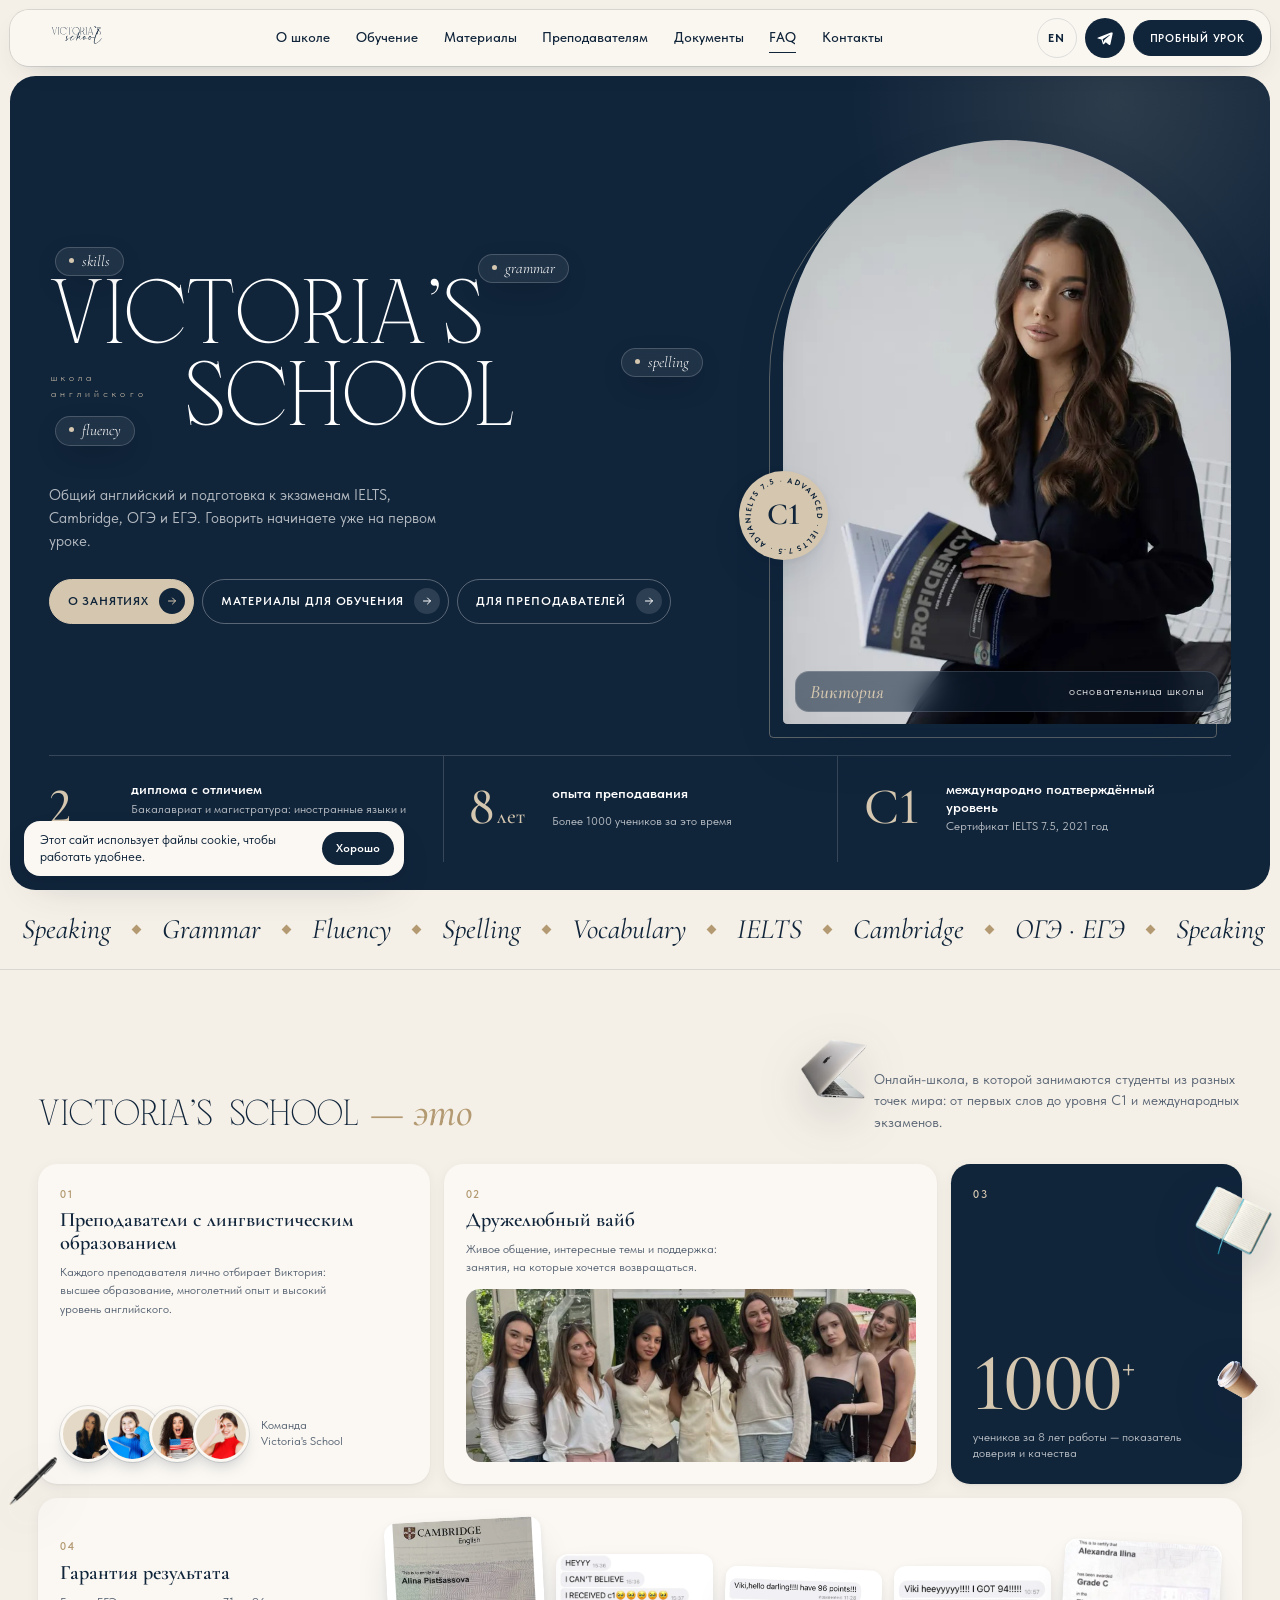
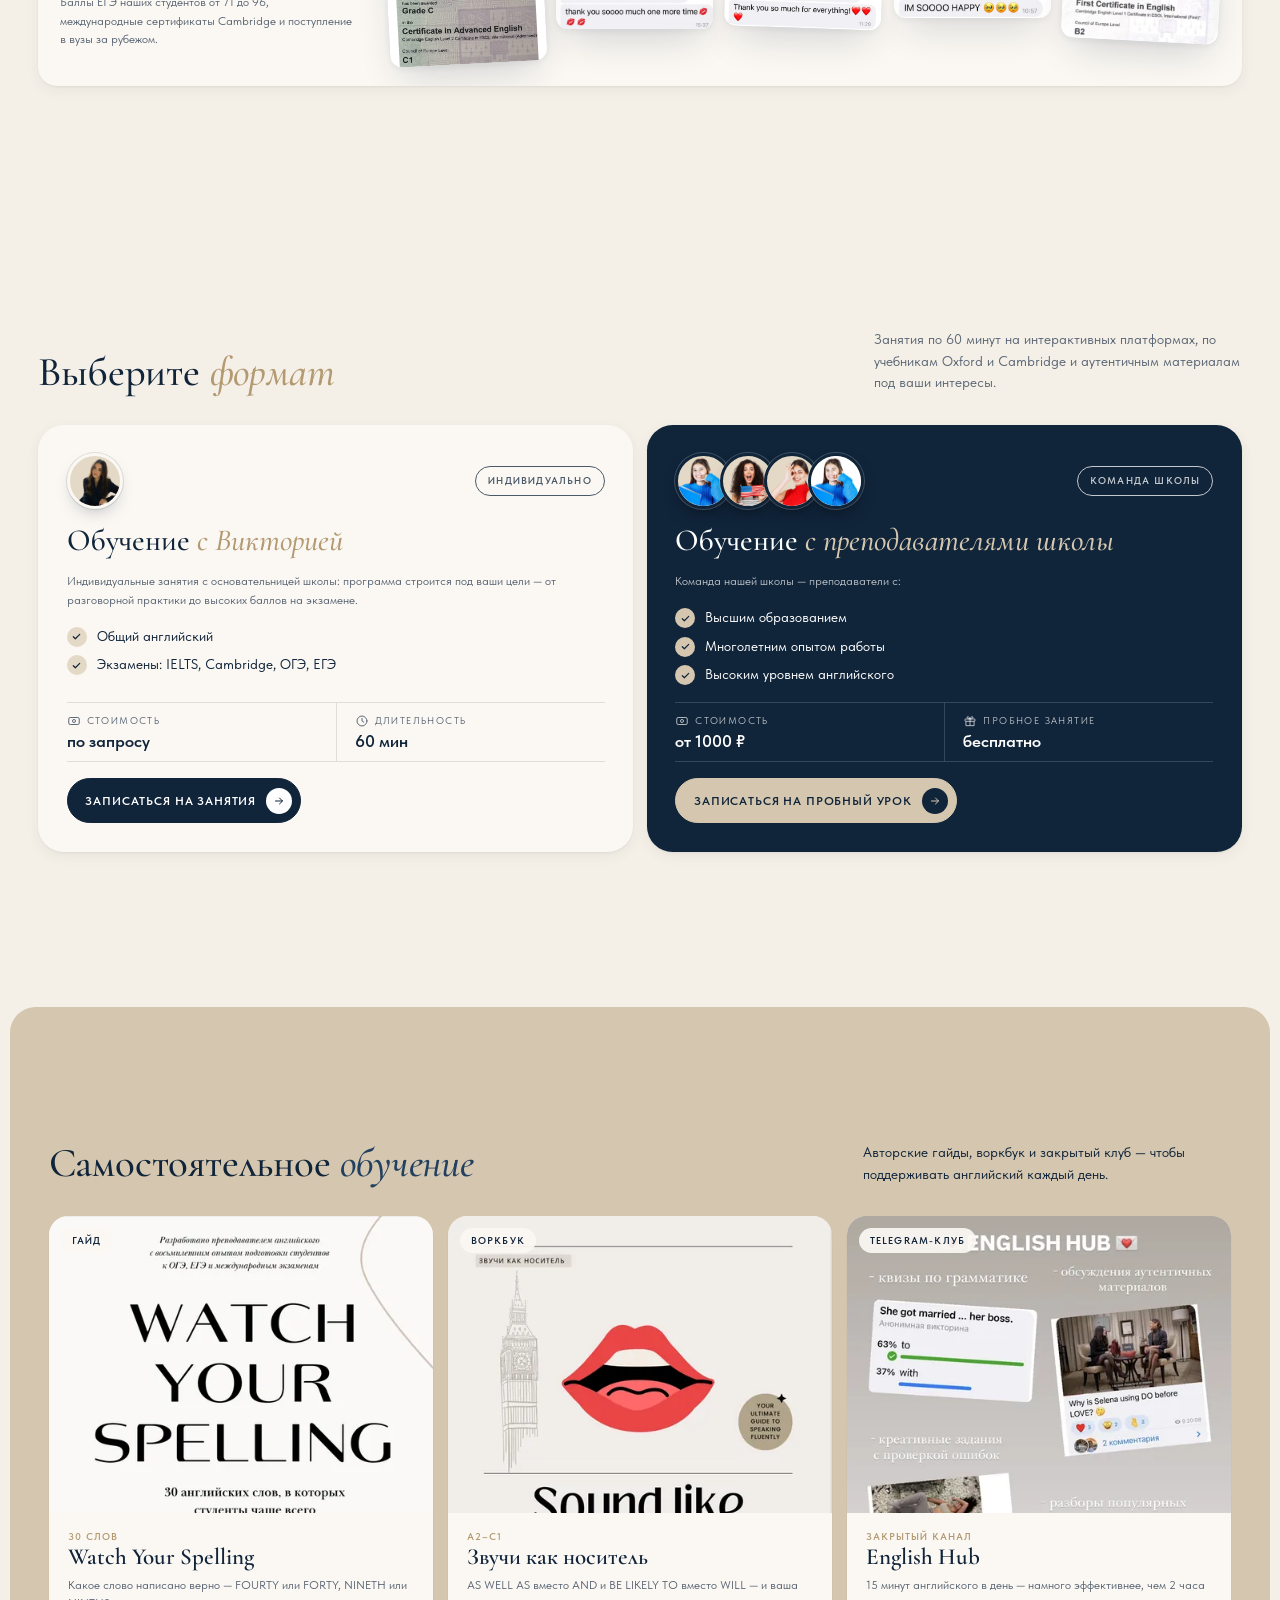
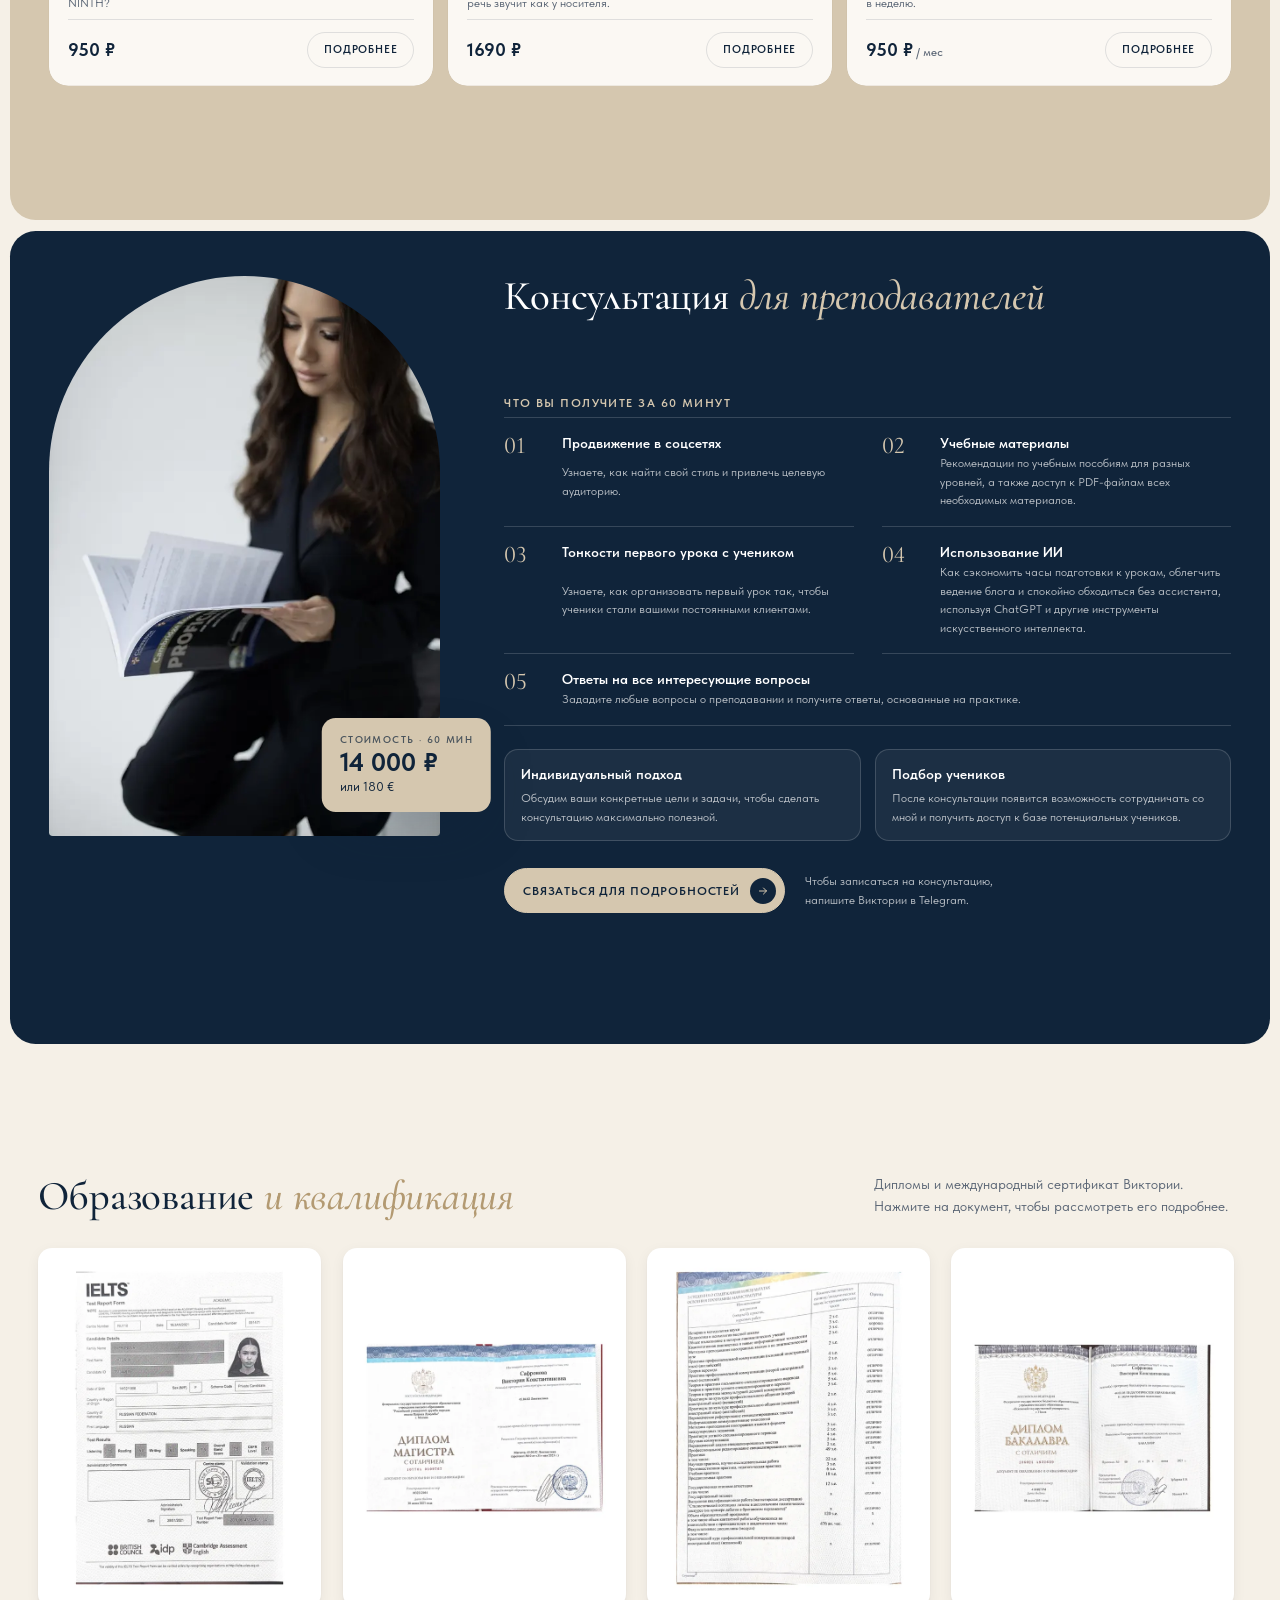
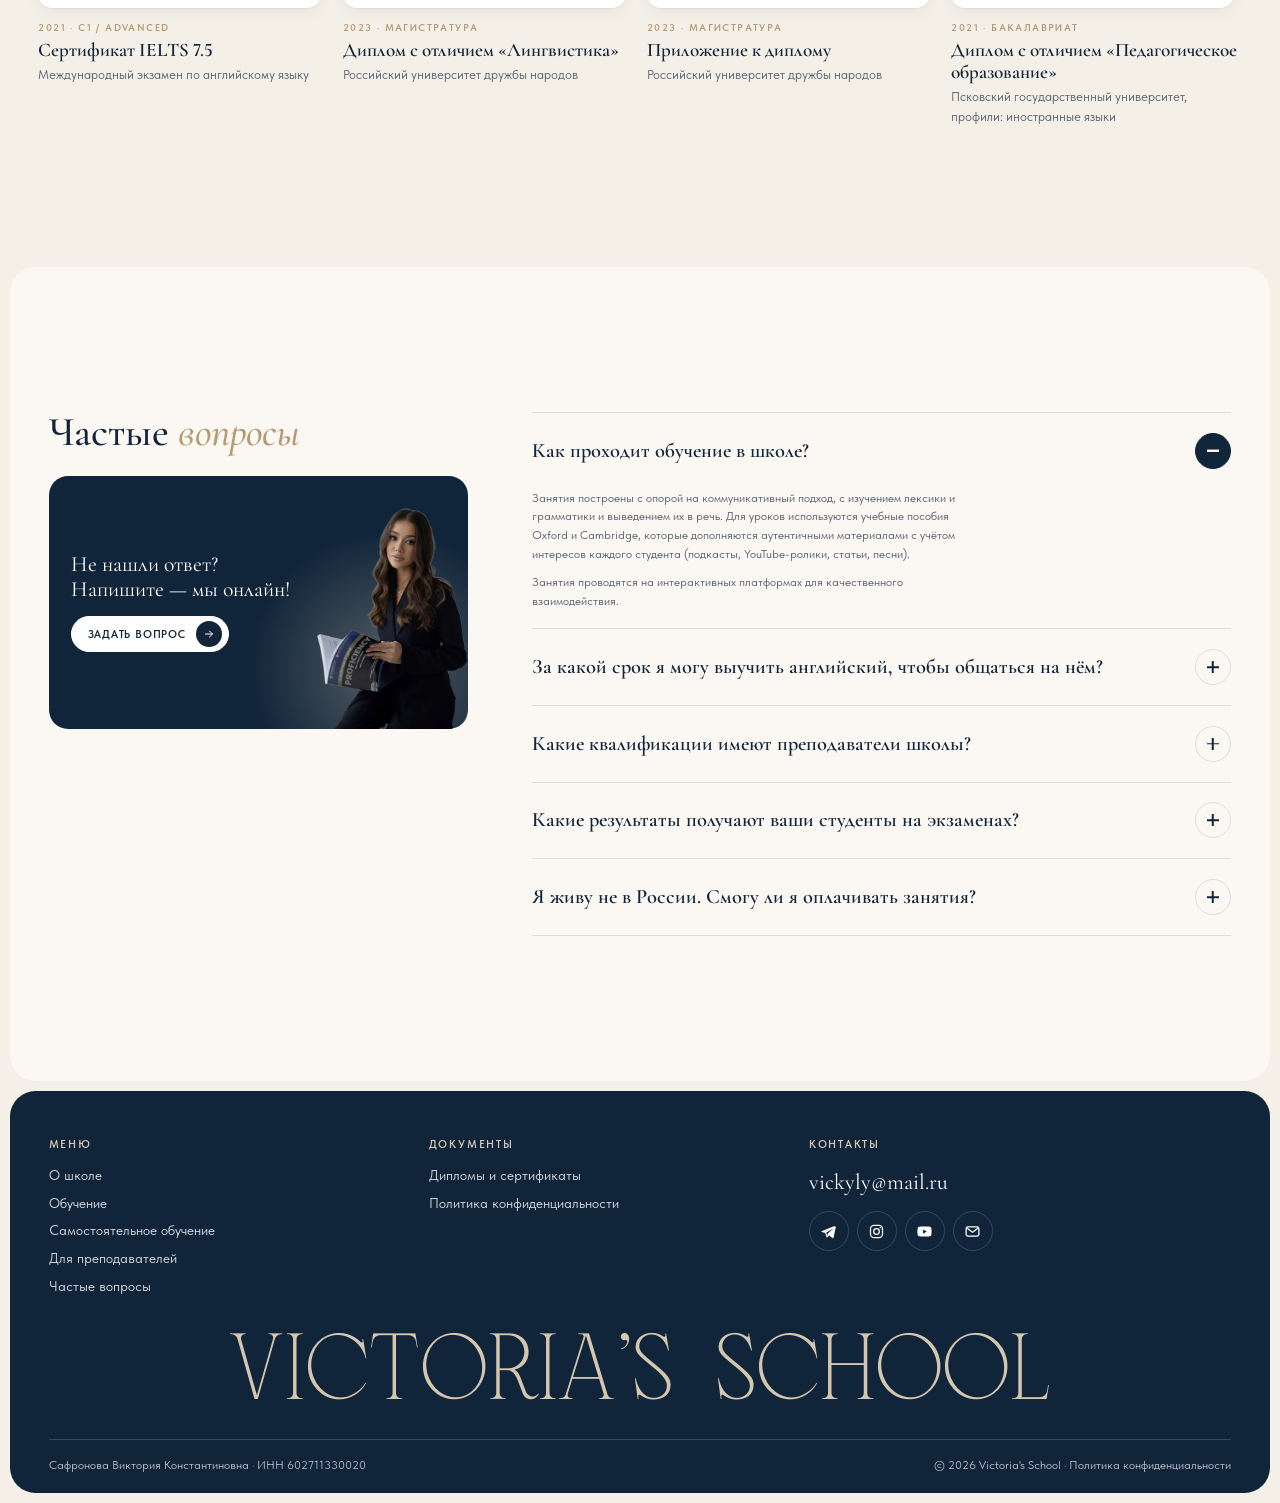
==== index.html @ 4c61c67f "V2, телефон: название ближе к фото, пункты у конверта, билеты не вылезают - Первый экран: «Victoria'" ====
<!doctype html>
<html lang="ru" class="no-js">
<head>
  <meta charset="utf-8">
  <meta name="viewport" content="width=device-width, initial-scale=1, viewport-fit=cover">
  <title>Victoria's School — онлайн-школа английского языка</title>
  <meta name="description" content="Онлайн-школа английского языка Виктории Сафроновой: индивидуальные занятия, подготовка к IELTS, Cambridge, ОГЭ и ЕГЭ, авторские материалы и консультации для преподавателей. Бесплатное пробное занятие.">
  <meta name="theme-color" content="#10243a">
  <link rel="canonical" href="https://victoriasschool.ru/">
  <link rel="alternate" hreflang="ru" href="./">
  <link rel="alternate" hreflang="en" href="en/">
  <link rel="icon" href="assets/img/favicon.svg" type="image/svg+xml">

  <meta property="og:type" content="website">
  <meta property="og:locale" content="ru_RU">
  <meta property="og:title" content="Victoria's School — онлайн-школа английского языка">
  <meta property="og:description" content="Английский с преподавателями с лингвистическим образованием. Бесплатное пробное занятие.">
  <meta property="og:image" content="assets/img/victoria-hero-1280.webp">

  <!-- Самое важное грузим первым: шрифт заголовка и фото в первом экране -->
  <link rel="preload" href="assets/fonts/masvol.woff2" as="font" type="font/woff2" crossorigin>
  <link rel="preload" href="assets/fonts/tildasans-vf.woff2" as="font" type="font/woff2" crossorigin>
  <link rel="preload" href="assets/fonts/cormorant-cyr.woff2" as="font" type="font/woff2" crossorigin>
  <link rel="preload" as="image" href="assets/img/victoria-hero-960.webp"
        imagesrcset="assets/img/victoria-hero-640.webp 640w, assets/img/victoria-hero-960.webp 960w, assets/img/victoria-hero-1280.webp 1280w"
        imagesizes="(max-width: 900px) 70vw, 460px">
  <link rel="stylesheet" href="assets/css/style.css?v=202611270906">
  <script>document.documentElement.classList.remove('no-js')</script>

  <script type="application/ld+json">
  {
    "@context": "https://schema.org",
    "@type": "EducationalOrganization",
    "name": "Victoria's School",
    "url": "https://victoriasschool.ru/",
    "email": "vickyly@mail.ru",
    "founder": { "@type": "Person", "name": "Сафронова Виктория Константиновна" },
    "sameAs": ["https://t.me/vikusyonochek", "https://www.instagram.com/safronca/", "https://www.youtube.com/@victoriasschool"]
  }
  </script>
</head>
<body>

<!-- SVG-иконки (используются через <use>) -->
<svg width="0" height="0" style="position:absolute" aria-hidden="true">
  <symbol id="i-arrow" viewBox="0 0 24 24"><path d="M5 12h14M13 6l6 6-6 6" fill="none" stroke="currentColor" stroke-width="2" stroke-linecap="round" stroke-linejoin="round"/></symbol>
  <symbol id="i-arrow-left" viewBox="0 0 24 24"><path d="M19 12H5M11 6l-6 6 6 6" fill="none" stroke="currentColor" stroke-width="2" stroke-linecap="round" stroke-linejoin="round"/></symbol>
  <symbol id="i-up" viewBox="0 0 24 24"><path d="M12 19V5M6 11l6-6 6 6" fill="none" stroke="currentColor" stroke-width="2" stroke-linecap="round" stroke-linejoin="round"/></symbol>
  <symbol id="i-close" viewBox="0 0 24 24"><path d="M6 6l12 12M18 6L6 18" fill="none" stroke="currentColor" stroke-width="2" stroke-linecap="round"/></symbol>
  <symbol id="i-zoom" viewBox="0 0 24 24"><g fill="none" stroke="currentColor" stroke-width="2" stroke-linecap="round"><circle cx="11" cy="11" r="6.5"/><path d="M16 16l4 4M11 8.5v5M8.5 11h5"/></g></symbol>
  <symbol id="i-money" viewBox="0 0 24 24"><g fill="none" stroke="currentColor" stroke-width="1.7"><rect x="3" y="6" width="18" height="12" rx="2.5"/><circle cx="12" cy="12" r="2.6"/></g></symbol>
  <symbol id="i-clock" viewBox="0 0 24 24"><g fill="none" stroke="currentColor" stroke-width="1.7" stroke-linecap="round"><circle cx="12" cy="12" r="8.5"/><path d="M12 7.5V12l3 2"/></g></symbol>
  <symbol id="i-gift" viewBox="0 0 24 24"><g fill="none" stroke="currentColor" stroke-width="1.7" stroke-linejoin="round"><rect x="3.5" y="8.5" width="17" height="4" rx="1"/><path d="M5 12.5V20h14v-7.5M12 8.5V20M12 8.5S10.5 4 8 4.6C6 5.1 6.6 8.5 12 8.5zm0 0s1.5-4.5 4-3.9c2 .5 1.4 3.9-4 3.9z"/></g></symbol>
  <symbol id="i-tg" viewBox="0 0 24 24"><path fill="currentColor" d="M20.7 4.3 2.9 11.2c-1.2.5-1.2 1.2-.2 1.5l4.6 1.4 1.7 5.4c.2.6.4.8.9.8.4 0 .6-.2.9-.4l2.2-2.1 4.6 3.4c.8.5 1.4.2 1.6-.8l3-14.1c.3-1.2-.5-1.8-1.5-1.3zM8.7 13.8l9.2-5.8c.4-.3.8-.1.5.2l-7.6 6.9-.3 3.2-1.8-4.5z"/></symbol>
  <symbol id="i-ig" viewBox="0 0 24 24"><g fill="none" stroke="currentColor" stroke-width="1.8"><rect x="3.5" y="3.5" width="17" height="17" rx="5"/><circle cx="12" cy="12" r="4"/><circle cx="17.3" cy="6.7" r="1" fill="currentColor" stroke="none"/></g></symbol>
  <symbol id="i-yt" viewBox="0 0 24 24"><path fill="currentColor" d="M21.6 7.2a2.6 2.6 0 0 0-1.8-1.8C18.2 5 12 5 12 5s-6.2 0-7.8.4A2.6 2.6 0 0 0 2.4 7.2 27 27 0 0 0 2 12a27 27 0 0 0 .4 4.8 2.6 2.6 0 0 0 1.8 1.8C5.8 19 12 19 12 19s6.2 0 7.8-.4a2.6 2.6 0 0 0 1.8-1.8A27 27 0 0 0 22 12a27 27 0 0 0-.4-4.8zM10 15V9l5.2 3L10 15z"/></symbol>
  <symbol id="i-mail" viewBox="0 0 24 24"><g fill="none" stroke="currentColor" stroke-width="1.8" stroke-linejoin="round"><rect x="3" y="5.5" width="18" height="13" rx="2.5"/><path d="m4 7 8 6 8-6"/></g></symbol>
</svg>

<!-- Прелоадер: логотип и линия загрузки, максимум ~2 с -->
<div class="preloader" id="preloader" aria-hidden="true">
  <div class="preloader__inner">
    <img class="preloader__logo" src="assets/img/logo.svg?v=202611270906" alt="" width="210" height="131">
    <div class="preloader__bar"><i></i></div>
  </div>
</div>

<!-- ============ ШАПКА ============ -->
<header class="header" id="header">
  <div class="header__bar">
    <a href="#top" class="logo" aria-label="Victoria's School — на главную">
      <img src="assets/img/logo.svg?v=202611270906" alt="Victoria's School" width="92" height="58">
    </a>
    <nav class="nav" aria-label="Основное меню">
      <a href="#about">О школе</a>
      <a href="#learning">Обучение</a>
      <a href="#materials">Материалы</a>
      <a href="#teachers">Преподавателям</a>
      <a href="#documents">Документы</a>
      <a href="#faq">FAQ</a>
      <a href="#contacts">Контакты</a>
    </nav>
    <div class="header__actions">
      <a class="lang-switch" href="en/" hreflang="en" lang="en" aria-label="English version">EN</a>
      <a class="icon-btn header__tg" href="https://t.me/vikusyonochek" target="_blank" rel="noopener" aria-label="Написать в Telegram"><svg><use href="#i-tg"/></svg></a>
      <button class="btn btn--sm header__cta" type="button" data-open-trial>Пробный урок</button>
      <button class="burger" type="button" aria-label="Открыть меню" aria-expanded="false" aria-controls="mobile-menu"><span></span><span></span></button>
    </div>
  </div>
</header>

<div class="mobile-menu" id="mobile-menu" aria-hidden="true">
  <nav aria-label="Мобильное меню">
    <a href="#about"><small>01</small>О школе</a>
    <a href="#learning"><small>02</small>Обучение</a>
    <a href="#materials"><small>03</small>Материалы</a>
    <a href="#teachers"><small>04</small>Преподавателям</a>
    <a href="#documents"><small>05</small>Документы</a>
    <a href="#faq"><small>06</small>FAQ</a>
    <a href="#contacts"><small>07</small>Контакты</a>
  </nav>
  <div class="mobile-menu__foot">
    <button class="btn btn--sand btn--block" type="button" data-open-trial>Бесплатный пробный урок <span class="btn__icon"><svg><use href="#i-arrow"/></svg></span></button>
    <div class="socials">
      <a href="https://t.me/vikusyonochek" target="_blank" rel="noopener" aria-label="Telegram"><svg><use href="#i-tg"/></svg></a>
      <a href="https://www.instagram.com/safronca/" target="_blank" rel="noopener" aria-label="Instagram"><svg><use href="#i-ig"/></svg></a>
      <a href="https://www.youtube.com/@victoriasschool" target="_blank" rel="noopener" aria-label="YouTube"><svg><use href="#i-yt"/></svg></a>
      <a href="mailto:vickyly@mail.ru" aria-label="Почта"><svg><use href="#i-mail"/></svg></a>
    </div>
  </div>
</div>

<main id="top">

  <!-- ============ HERO ============ -->
  <section class="panel panel--navy hero" aria-label="Victoria's School" style="margin-top:0">
    <div class="container">
      <div class="hero__grid">
        <div class="hero__content" data-parallax-root>
          <h1 class="hero__title reveal" style="--d:.1s">
            <span class="line">Victoria's</span>
            <span class="line line--2">School</span>
            <span class="hero__tagline">школа<br>английского</span>
            <span class="chip chip--1" data-depth="18" aria-hidden="true">skills</span>
            <span class="chip chip--2" data-depth="-14" aria-hidden="true">grammar</span>
            <span class="chip chip--3" data-depth="10" aria-hidden="true">fluency</span>
            <span class="chip chip--4" data-depth="-20" aria-hidden="true">spelling</span>
          </h1>
          <p class="hero__text reveal" style="--d:.2s">Общий английский и подготовка к экзаменам IELTS, Cambridge, ОГЭ и ЕГЭ. Говорить начинаете уже на первом уроке.</p>
          <div class="hero__buttons reveal" style="--d:.3s">
            <a class="btn btn--sand" href="#learning">О занятиях <span class="btn__icon"><svg><use href="#i-arrow"/></svg></span></a>
            <a class="btn btn--ghost-light" href="#materials">Материалы для обучения <span class="btn__icon"><svg><use href="#i-arrow"/></svg></span></a>
            <a class="btn btn--ghost-light" href="#teachers">Для преподавателей <span class="btn__icon"><svg><use href="#i-arrow"/></svg></span></a>
          </div>
        </div>

        <div class="hero__media reveal" style="--d:.15s">
          <div class="hero__arch" aria-hidden="true"></div>
          <div class="hero__photo">
            <img src="assets/img/victoria-hero-960.webp"
                 srcset="assets/img/victoria-hero-640.webp 640w, assets/img/victoria-hero-960.webp 960w, assets/img/victoria-hero-1280.webp 1280w"
                 sizes="(max-width: 900px) 70vw, 460px"
                 width="960" height="1375" alt="Виктория Сафронова, основательница Victoria's School" fetchpriority="high">
          </div>
          <div class="hero__caption"><b>Виктория</b><span>основательница школы</span></div>
          <div class="seal" aria-label="Уровень C1, IELTS 7.5">
            <svg viewBox="0 0 124 124" aria-hidden="true">
              <defs><path id="seal-path" d="M62,62 m-46,0 a46,46 0 1,1 92,0 a46,46 0 1,1 -92,0"/></defs>
              <text><textPath href="#seal-path">IELTS 7.5 · ADVANCED · IELTS 7.5 · ADVANCED ·</textPath></text>
            </svg>
            <b>C1</b>
          </div>
        </div>
      </div>

      <!-- Три достижения: раньше были мелким текстом поверх фото -->
      <ul class="stats">
        <li class="stat reveal">
          <span class="stat__num"><span data-count-to="2">2</span></span>
          <span class="stat__title">диплома с отличием</span>
          <span class="stat__text">Бакалавриат и магистратура: иностранные языки и лингвистика</span>
        </li>
        <li class="stat reveal" style="--d:.1s">
          <span class="stat__num"><span data-count-to="8">8</span><small>лет</small></span>
          <span class="stat__title">опыта преподавания</span>
          <span class="stat__text">Более 1000 учеников за это время</span>
        </li>
        <li class="stat reveal" style="--d:.2s">
          <span class="stat__num"><span data-level="A1,A2,B1,B2,C1">C1</span></span>
          <span class="stat__title">международно подтверждённый уровень</span>
          <span class="stat__text">Сертификат IELTS 7.5, 2021 год</span>
        </li>
      </ul>
    </div>
  </section>

  <!-- Бегущая строка -->
  <div class="marquee" aria-hidden="true">
    <div class="marquee__track">
      <div class="marquee__group"><span>Speaking</span><i></i><span>Grammar</span><i></i><span>Fluency</span><i></i><span>Spelling</span><i></i><span>Vocabulary</span><i></i><span>IELTS</span><i></i><span>Cambridge</span><i></i><span>ОГЭ · ЕГЭ</span><i></i></div>
      <div class="marquee__group"><span>Speaking</span><i></i><span>Grammar</span><i></i><span>Fluency</span><i></i><span>Spelling</span><i></i><span>Vocabulary</span><i></i><span>IELTS</span><i></i><span>Cambridge</span><i></i><span>ОГЭ · ЕГЭ</span><i></i></div>
    </div>
  </div>

  <!-- ============ О ШКОЛЕ ============ -->
  <section class="about" id="about">
    <div class="container screen">
      <div class="section-head">
        <h2 class="h2 about__title reveal"><span class="brand">Victoria's School</span> <em>— это</em></h2>
        <p class="lead reveal">Онлайн-школа, в которой занимаются студенты из разных точек мира: от первых слов до уровня C1 и международных экзаменов.</p>
      </div>

      <div class="bento snap">
        <span class="deco deco--laptop" data-scroll-speed="-0.08" aria-hidden="true"><img src="assets/img/deco-laptop.webp" alt="" width="470" height="470" loading="lazy"></span>
        <span class="deco deco--pen" data-scroll-speed="0.1" aria-hidden="true"><img src="assets/img/deco-pen.webp" alt="" width="300" height="300" loading="lazy"></span>
        <span class="deco deco--coffee" data-scroll-speed="-0.12" aria-hidden="true"><img src="assets/img/deco-coffee.webp" alt="" width="468" height="478" loading="lazy"></span>
        <span class="deco deco--notebook" data-scroll-speed="0.06" aria-hidden="true"><img src="assets/img/deco-notebook.webp" alt="" width="416" height="416" loading="lazy"></span>

        <article class="card bento__a reveal">
          <span class="card__num">01</span>
          <h3 class="h3 card__title">Преподаватели с лингвистическим образованием</h3>
          <p class="card__text">Каждого преподавателя лично отбирает Виктория: высшее образование, многолетний опыт и высокий уровень английского.</p>
          <div class="card__foot">
            <div class="avatars">
              <span class="avatar" style="--i:0"><img src="assets/img/avatar-victoria.webp" alt="Виктория" width="240" height="249" loading="lazy"></span>
              <span class="avatar" style="--i:1"><img src="assets/img/avatar-t1.webp" alt="Преподаватель школы" width="240" height="240" loading="lazy"></span>
              <span class="avatar" style="--i:2"><img src="assets/img/avatar-t2.webp" alt="Преподаватель школы" width="240" height="240" loading="lazy"></span>
              <span class="avatar" style="--i:3"><img src="assets/img/avatar-t3.webp" alt="Преподаватель школы" width="240" height="240" loading="lazy"></span>
              <span class="avatars__more">Команда<br>Victoria's School</span>
            </div>
          </div>
        </article>

        <article class="card bento__e reveal" style="--d:.05s">
          <span class="card__num">02</span>
          <h3 class="h3 card__title">Дружелюбный вайб</h3>
          <p class="card__text">Живое общение, интересные темы и поддержка: занятия, на которые хочется возвращаться.</p>
          <div class="team-photo"><img src="assets/img/team-photo.webp" alt="Команда и студенты Victoria's School" width="1600" height="616" loading="lazy"></div>
        </article>

        <article class="card card--navy bento__d reveal" style="--d:.1s">
          <span class="card__num">03</span>
          <div><span class="bigstat__num" data-count="1000">1000<sup>+</sup></span>
            <p class="bigstat__text">учеников за 8 лет работы — показатель доверия и качества</p></div>
        </article>

        <article class="card bento__b reveal" style="--d:.15s">
          <div><span class="card__num">04</span>
          <h3 class="h3 card__title">Гарантия результата</h3>
          <p class="card__text">Баллы ЕГЭ наших студентов от 71 до 96, международные сертификаты Cambridge и поступление в вузы за рубежом.</p></div>
          <div class="results" aria-label="Отзывы студентов и их сертификаты">
            <img class="c1" src="assets/img/cert-alina.webp" alt="Сертификат Cambridge C1 студентки школы" width="496" height="514" loading="lazy">
            <img class="r1" src="assets/img/review-1.webp" alt="Отзыв: I received C1, thank you so much" width="420" height="200" loading="lazy">
            <img class="r2" src="assets/img/review-3.webp" alt="Отзыв: have 96 points, thank you so much for everything" width="540" height="208" loading="lazy">
            <img class="r3" src="assets/img/review-2.webp" alt="Отзыв: I got 94" width="472" height="156" loading="lazy">
            <img class="c2" src="assets/img/cert-alexandra.webp" alt="Сертификат Cambridge B2 First студентки школы" width="392" height="248" loading="lazy">
          </div>
        </article>
      </div>
    </div>
  </section>

  <!-- ============ ОБУЧЕНИЕ ============ -->
  <section class="learn" id="learning">
    <div class="container screen">
      <div class="section-head">
        <h2 class="h2 reveal">Выберите <em>формат</em></h2>
        <p class="lead reveal">Занятия по 60 минут на интерактивных платформах, по учебникам Oxford и Cambridge и аутентичным материалам под ваши интересы.</p>
      </div>

      <div class="learn__grid snap">
        <article class="offer reveal">
          <div class="offer__top">
            <div class="avatars">
              <span class="avatar"><img src="assets/img/avatar-victoria.webp" alt="Виктория" width="240" height="249" loading="lazy"></span>
            </div>
            <span class="offer__badge">Индивидуально</span>
          </div>
          <h3 class="offer__title">Обучение <em>с Викторией</em></h3>
          <p class="offer__lead">Индивидуальные занятия с основательницей школы: программа строится под ваши цели — от разговорной практики до высоких баллов на экзамене.</p>
          <ul class="checklist">
            <li>Общий английский</li>
            <li>Экзамены: IELTS, Cambridge, ОГЭ, ЕГЭ</li>
          </ul>
          <dl class="meta">
            <div><dt><svg><use href="#i-money"/></svg>Стоимость</dt><dd>по запросу</dd></div>
            <div><dt><svg><use href="#i-clock"/></svg>Длительность</dt><dd>60 мин</dd></div>
          </dl>
          <a class="btn" href="https://t.me/m/cDe_6Dp_MDZi" target="_blank" rel="noopener">Записаться на занятия <span class="btn__icon"><svg><use href="#i-arrow"/></svg></span></a>
        </article>

        <article class="offer offer--navy reveal" style="--d:.1s">
          <div class="offer__top">
            <div class="avatars">
              <span class="avatar" style="--i:0"><img src="assets/img/avatar-t1.webp" alt="Преподаватель школы" width="240" height="240" loading="lazy"></span>
              <span class="avatar" style="--i:1"><img src="assets/img/avatar-t2.webp" alt="Преподаватель школы" width="240" height="240" loading="lazy"></span>
              <span class="avatar" style="--i:2"><img src="assets/img/avatar-t3.webp" alt="Преподаватель школы" width="240" height="240" loading="lazy"></span>
              <span class="avatar" style="--i:3"><img src="assets/img/avatar-t4.webp" alt="Преподаватель школы" width="231" height="231" loading="lazy"></span>
            </div>
            <span class="offer__badge">Команда школы</span>
          </div>
          <h3 class="offer__title">Обучение <em>с преподавателями школы</em></h3>
          <p class="offer__lead">Команда нашей школы — преподаватели с:</p>
          <ul class="checklist">
            <li>Высшим образованием</li>
            <li>Многолетним опытом работы</li>
            <li>Высоким уровнем английского</li>
          </ul>
          <dl class="meta">
            <div><dt><svg><use href="#i-money"/></svg>Стоимость</dt><dd>от 1000 ₽</dd></div>
            <div><dt><svg><use href="#i-gift"/></svg>Пробное занятие</dt><dd>бесплатно</dd></div>
          </dl>
          <button class="btn btn--sand" type="button" data-open-trial>Записаться на пробный урок <span class="btn__icon"><svg><use href="#i-arrow"/></svg></span></button>
        </article>
      </div>
    </div>
  </section>

  <!-- ============ САМОСТОЯТЕЛЬНОЕ ОБУЧЕНИЕ ============ -->
  <section class="panel panel--sand" id="materials">
    <div class="container screen">
      <div class="section-head">
        <h2 class="h2 reveal">Самостоятельное <em style="color:var(--navy-3)">обучение</em></h2>
        <p class="lead reveal" style="color:var(--navy)">Авторские гайды, воркбук и закрытый клуб — чтобы поддерживать английский каждый день.</p>
      </div>

      <div class="products snap">
        <!-- Гайд -->
        <article class="product reveal">
          <div class="product__cover">
            <img src="assets/img/cover-spelling-480.webp" srcset="assets/img/cover-spelling-480.webp 480w, assets/img/cover-spelling-760.webp 760w" sizes="(max-width: 640px) 92vw, (max-width: 980px) 46vw, 30vw" width="480" height="871" alt="Обложка гайда Watch Your Spelling" loading="lazy">
            <span class="product__type">Гайд</span>
          </div>
          <div class="product__body">
            <h3 class="product__title"><small>30 слов</small>Watch Your Spelling</h3>
            <p class="product__teaser">Какое слово написано верно — FOURTY или FORTY, NINETH или NINTH?</p>
            <div class="product__foot">
              <span class="price">950 ₽</span>
              <button class="btn btn--ghost btn--sm" type="button" data-details-open aria-expanded="false">Подробнее</button>
            </div>
          </div>
          <div class="details" role="region" aria-label="Подробнее о гайде Watch Your Spelling">
            <div class="details__head">
              <h3>Гайд «30 Watch Your Spelling»</h3>
              <button class="details__close" type="button" data-details-close aria-label="Закрыть"><svg><use href="#i-close"/></svg></button>
            </div>
            <div class="details__body">
              <p><strong>Какое слово написано верно — FOURTY или FORTY, NINETH или NINTH?</strong></p>
              <p>За свой 8-летний опыт преподавания я обнаружила, что ученики совершают ошибки в написании одних и тех же, на первый взгляд, простых слов.</p>
              <h4>Если ты</h4>
              <ul>
                <li>студент, который собирается сдавать ОГЭ/ЕГЭ или международный экзамен по английскому и не хочет потерять балл из-за неправильно написанного слова</li>
                <li>преподаватель, который готовит к экзаменам и хочет предостеречь студентов от ошибок в спеллинге</li>
                <li>учишь английский и хочешь проверить свою орфографию и с пользой провести время</li>
              </ul>
              <p><strong>Тогда это must-гайд для тебя!</strong></p>
              <h4>Гайд включает</h4>
              <ul>
                <li>30 слов, в которых практически все студенты любого уровня совершают ошибки</li>
                <li>Комментарии, разбор ошибок и ассоциации для лучшего запоминания</li>
                <li>Диктант и упражнения для самопроверки</li>
              </ul>
              <p>Начни улучшать свой английский уже сегодня и успей купить гайд до повышения цен!</p>
            </div>
            <div class="details__foot">
              <span class="price">950 ₽</span>
              <a class="btn btn--sand btn--sm" href="https://t.me/vikusyonochek" target="_blank" rel="noopener" data-buy="Гайд 30 Watch Your Spelling">Купить <span class="btn__icon"><svg><use href="#i-arrow"/></svg></span></a>
            </div>
          </div>
        </article>

        <!-- Воркбук -->
        <article class="product reveal" style="--d:.1s">
          <div class="product__cover">
            <img src="assets/img/cover-workbook-480.webp" srcset="assets/img/cover-workbook-480.webp 480w, assets/img/cover-workbook-760.webp 760w" sizes="(max-width: 640px) 92vw, (max-width: 980px) 46vw, 30vw" width="480" height="645" alt="Обложка воркбука Sound like a pro" loading="lazy">
            <span class="product__type">Воркбук</span>
          </div>
          <div class="product__body">
            <h3 class="product__title"><small>A2–C1</small>Звучи как носитель</h3>
            <p class="product__teaser">AS WELL AS вместо AND и BE LIKELY TO вместо WILL — и ваша речь звучит как у носителя.</p>
            <div class="product__foot">
              <span class="price">1690 ₽</span>
              <button class="btn btn--ghost btn--sm" type="button" data-details-open aria-expanded="false">Подробнее</button>
            </div>
          </div>
          <div class="details" role="region" aria-label="Подробнее о воркбуке Звучи как носитель">
            <div class="details__head">
              <h3>Воркбук «Звучи как носитель» (A2–C1)</h3>
              <button class="details__close" type="button" data-details-close aria-label="Закрыть"><svg><use href="#i-close"/></svg></button>
            </div>
            <div class="details__body">
              <p>Знали ли вы, что использование <strong>AS WELL AS</strong> вместо AND или <strong>BE LIKELY TO</strong> вместо WILL сделает вашу речь похожей на речь носителя и добавит вам баллы на экзаменах?</p>
              <span class="ex">It will rain tomorrow (A1) → It IS LIKELY TO rain tomorrow (C1)</span>
              <span class="ex">The shop sells clothes and cosmetics (A1) → The shop sells clothes AS WELL AS cosmetics (C1)</span>
              <p>30 подобных фраз, фразовых глаголов и прочей лексики, которую можно заучить и использовать абсолютно в любом контексте во writing и speaking, вы найдёте в воркбуке!</p>
              <h4>Воркбук включает</h4>
              <ul>
                <li><strong>30 advanced-фраз:</strong> союзы, фразовые глаголы, устойчивые выражения и синонимы высокого уровня, которые можно применять в любой речи</li>
                <li><strong>Примеры использования:</strong> каждое выражение сопровождается примерами, чтобы вы видели, как использовать его в контексте</li>
                <li><strong>Задания для практики:</strong> к каждому блоку прилагаются задания, которые помогут отработать новые фразы и ввести их в активный словарный запас</li>
                <li><strong>Финальный тест:</strong> проверьте свои знания и убедитесь, что освоили все материалы</li>
              </ul>
              <h4>Для кого этот воркбук</h4>
              <ul>
                <li>Для студентов уровней A2–C1, стремящихся говорить бегло и уверенно</li>
                <li>Для тех, кто готовится к ЕГЭ или международным экзаменам</li>
                <li>Для преподавателей, которые ищут качественные материалы для своих студентов</li>
              </ul>
              <p>Начните улучшать свой английский уже сегодня и успейте купить воркбук до повышения цен!</p>
            </div>
            <div class="details__foot">
              <span class="price">1690 ₽</span>
              <a class="btn btn--sand btn--sm" href="https://t.me/vikusyonochek" target="_blank" rel="noopener" data-buy="Воркбук Звучи как носитель">Купить <span class="btn__icon"><svg><use href="#i-arrow"/></svg></span></a>
            </div>
          </div>
        </article>

        <!-- English Hub -->
        <article class="product reveal" style="--d:.2s">
          <div class="product__cover">
            <img src="assets/img/cover-hub-480.webp" srcset="assets/img/cover-hub-480.webp 480w, assets/img/cover-hub-760.webp 760w" sizes="(max-width: 640px) 92vw, (max-width: 980px) 46vw, 30vw" width="480" height="652" alt="Закрытый Telegram-канал English Hub" loading="lazy">
            <span class="product__type">Telegram-клуб</span>
          </div>
          <div class="product__body">
            <h3 class="product__title"><small>Закрытый канал</small>English Hub</h3>
            <p class="product__teaser">15 минут английского в день — намного эффективнее, чем 2 часа в неделю.</p>
            <div class="product__foot">
              <span class="price">950 ₽<small> / мес</small></span>
              <button class="btn btn--ghost btn--sm" type="button" data-details-open aria-expanded="false">Подробнее</button>
            </div>
          </div>
          <div class="details" role="region" aria-label="Подробнее о канале English Hub">
            <div class="details__head">
              <h3>Закрытый Telegram-канал English Hub</h3>
              <button class="details__close" type="button" data-details-close aria-label="Закрыть"><svg><use href="#i-close"/></svg></button>
            </div>
            <div class="details__body">
              <p>Вы знаете, что 15 минут английского в день — намного эффективнее, чем 2 часа в неделю? Прокачивайте английский в нашем закрытом клубе, где ежедневно вы будете получать:</p>
              <ul>
                <li>Крутой сленг, выражения, идиомы</li>
                <li>Еженедельные сеты новой лексики в Quizlet для запоминания</li>
                <li>Разбор грамматики и тесты</li>
                <li>Задания по YouTube-видео, сериалам и песням</li>
                <li>Взаимодействие на английском с участниками клуба</li>
                <li>Поддерживающее комьюнити</li>
                <li>Возможность заниматься в любую свободную минуту с телефоном в руке</li>
              </ul>
              <p><strong>Для уровней A2–C1</strong></p>
            </div>
            <div class="details__foot">
              <span class="price">950 ₽<small> / мес</small></span>
              <a class="btn btn--sand btn--sm" href="https://t.me/tribute/app?startapp=sf2M" target="_blank" rel="noopener">Купить <span class="btn__icon"><svg><use href="#i-arrow"/></svg></span></a>
            </div>
          </div>
        </article>
      </div>
    </div>
  </section>

  <!-- ============ ДЛЯ ПРЕПОДАВАТЕЛЕЙ ============ -->
  <section class="panel panel--navy mentor" id="teachers">
    <div class="container screen">
      <div class="mentor__grid">
        <div class="mentor__media reveal">
          <div class="mentor__photo">
            <img src="assets/img/victoria-teacher-600.webp" srcset="assets/img/victoria-teacher-600.webp 600w, assets/img/victoria-teacher-960.webp 960w" sizes="(max-width: 980px) 90vw, 40vw" width="600" height="900" alt="Виктория с учебником" loading="lazy">
          </div>
          <div class="mentor__price">
            <span>Стоимость · 60 мин</span>
            <b>14 000 ₽</b>
            <i>или 180 €</i>
          </div>
        </div>

        <div>
          <div class="section-head">
            <h2 class="h2 reveal">Консультация <em style="color:var(--sand)">для преподавателей</em></h2>
            <p class="lead reveal">Возможность перенять мой 8-летний опыт преподавания и сохранить свои силы, время и другие ресурсы.</p>
            <div class="mentor__price-inline"><b>14 000 ₽</b><span>или 180 € · 60 минут</span></div>
          </div>

          <h3 class="subhead reveal">Что вы получите за 60 минут</h3>
          <ol class="steps snap">
            <li class="step reveal"><h3>Продвижение в соцсетях</h3><p>Узнаете, как найти свой стиль и привлечь целевую аудиторию.</p></li>
            <li class="step reveal"><h3>Учебные материалы</h3><p>Рекомендации по учебным пособиям для разных уровней, а также доступ к PDF-файлам всех необходимых материалов.</p></li>
            <li class="step reveal"><h3>Тонкости первого урока с учеником</h3><p>Узнаете, как организовать первый урок так, чтобы ученики стали вашими постоянными клиентами.</p></li>
            <li class="step reveal"><h3>Использование ИИ</h3><p>Как сэкономить часы подготовки к урокам, облегчить ведение блога и спокойно обходиться без ассистента, используя ChatGPT и другие инструменты искусственного интеллекта.</p></li>
            <li class="step reveal"><h3>Ответы на все интересующие вопросы</h3><p>Зададите любые вопросы о преподавании и получите ответы, основанные на практике.</p></li>
          </ol>

          <div class="bonus">
            <div class="bonus__item reveal"><h4>Индивидуальный подход</h4><p>Обсудим ваши конкретные цели и задачи, чтобы сделать консультацию максимально полезной.</p></div>
            <div class="bonus__item reveal" style="--d:.1s"><h4>Подбор учеников</h4><p>После консультации появится возможность сотрудничать со мной и получить доступ к базе потенциальных учеников.</p></div>
          </div>

          <div class="mentor__cta reveal">
            <a class="btn btn--sand" href="https://t.me/m/NpVfdwEDMGVi" target="_blank" rel="noopener">Связаться для подробностей <span class="btn__icon"><svg><use href="#i-arrow"/></svg></span></a>
            <p>Чтобы записаться на консультацию, напишите Виктории в Telegram.</p>
          </div>
        </div>
      </div>
    </div>
  </section>

  <!-- ============ ДОКУМЕНТЫ ============ -->
  <section id="documents">
    <div class="container screen">
      <div class="section-head">
        <h2 class="h2 reveal">Образование <em>и квалификация</em></h2>
        <p class="lead reveal">Дипломы и международный сертификат Виктории. Нажмите на документ, чтобы рассмотреть его подробнее.</p>
      </div>

      <div class="docs snap">
        <button class="doc reveal" type="button" data-doc="0" data-title="Сертификат IELTS 7.5 — уровень C1 / Advanced (2021)">
          <span class="doc__frame"><img src="assets/img/doc-ielts-600.webp" width="600" height="776" alt="Сертификат IELTS 7.5" loading="lazy"><span class="doc__zoom"><svg><use href="#i-zoom"/></svg></span></span>
          <span><span class="doc__year">2021 · C1 / Advanced</span><span class="doc__title" style="display:block">Сертификат IELTS 7.5</span><span class="doc__org" style="display:block">Международный экзамен по английскому языку</span></span>
        </button>
        <button class="doc reveal" type="button" data-doc="1" data-title="Диплом магистра с отличием «Лингвистика» — РУДН (2023)" style="--d:.08s">
          <span class="doc__frame"><img src="assets/img/doc-master-600.webp" width="600" height="776" alt="Диплом магистра с отличием" loading="lazy"><span class="doc__zoom"><svg><use href="#i-zoom"/></svg></span></span>
          <span><span class="doc__year">2023 · Магистратура</span><span class="doc__title" style="display:block">Диплом с отличием «Лингвистика»</span><span class="doc__org" style="display:block">Российский университет дружбы народов</span></span>
        </button>
        <button class="doc reveal" type="button" data-doc="2" data-title="Приложение к диплому магистра — РУДН (2023)" style="--d:.16s">
          <span class="doc__frame"><img src="assets/img/doc-master-app-600.webp" width="600" height="776" alt="Приложение к диплому магистра" loading="lazy"><span class="doc__zoom"><svg><use href="#i-zoom"/></svg></span></span>
          <span><span class="doc__year">2023 · Магистратура</span><span class="doc__title" style="display:block">Приложение к диплому</span><span class="doc__org" style="display:block">Российский университет дружбы народов</span></span>
        </button>
        <button class="doc reveal" type="button" data-doc="3" data-title="Диплом бакалавра с отличием — ПсковГУ (2021)" style="--d:.24s">
          <span class="doc__frame"><img src="assets/img/doc-bachelor-600.webp" width="600" height="776" alt="Диплом бакалавра с отличием" loading="lazy"><span class="doc__zoom"><svg><use href="#i-zoom"/></svg></span></span>
          <span><span class="doc__year">2021 · Бакалавриат</span><span class="doc__title" style="display:block">Диплом с отличием «Педагогическое образование»</span><span class="doc__org" style="display:block">Псковский государственный университет, профили: иностранные языки</span></span>
        </button>
      </div>
    </div>
  </section>

  <!-- ============ FAQ ============ -->
  <section class="panel panel--paper" id="faq">
    <div class="container screen">
      <div class="faq__grid">
        <aside class="faq__aside">
          <h2 class="h2 reveal">Частые <em>вопросы</em></h2>
          <div class="ask-card reveal">
            <div class="ask-card__body">
              <p>Не нашли ответ? Напишите — мы онлайн!</p>
              <a class="btn btn--white btn--sm" href="https://t.me/vikusyonochek" target="_blank" rel="noopener">Задать вопрос <span class="btn__icon"><svg><use href="#i-arrow"/></svg></span></a>
            </div>
            <img src="assets/img/victoria-cutout-500.webp" width="500" height="715" alt="" loading="lazy">
          </div>
        </aside>

        <div class="accordion">
          <details class="qa reveal" open>
            <summary>Как проходит обучение в школе?<span class="qa__icon" aria-hidden="true"></span></summary>
            <div class="qa__answer"><div>
              <p>Занятия построены с опорой на коммуникативный подход, с изучением лексики и грамматики и выведением их в речь. Для уроков используются учебные пособия Oxford и Cambridge, которые дополняются аутентичными материалами с учётом интересов каждого студента (подкасты, YouTube-ролики, статьи, песни).</p>
              <p>Занятия проводятся на интерактивных платформах для качественного взаимодействия.</p>
            </div></div>
          </details>
          <details class="qa reveal">
            <summary>За какой срок я могу выучить английский, чтобы общаться на нём?<span class="qa__icon" aria-hidden="true"></span></summary>
            <div class="qa__answer"><div>
              <p>Наши уроки построены так, что говорить вы начнёте уже на первом уроке, даже если у вас нулевой уровень. Овладение одним уровнем при регулярных занятиях 2 раза в неделю занимает примерно 5 месяцев.</p>
              <p>Важно отметить, что понятия «выучить английский» не существует: даже на высоком уровне важно поддерживать язык и изучать что-то новое. В этом вам поможет наш раздел <a href="#materials">«Самостоятельное обучение»</a>.</p>
            </div></div>
          </details>
          <details class="qa reveal">
            <summary>Какие квалификации имеют преподаватели школы?<span class="qa__icon" aria-hidden="true"></span></summary>
            <div class="qa__answer"><div>
              <p>Наши преподаватели — квалифицированные специалисты с дипломами о высшем образовании, сертификатами и опытом работы, которых отобрала Виктория, основательница школы. При необходимости предоставим вам документальное подтверждение.</p>
              <p><a href="#documents">Ознакомиться с документами Виктории</a></p>
            </div></div>
          </details>
          <details class="qa reveal">
            <summary>Какие результаты получают ваши студенты на экзаменах?<span class="qa__icon" aria-hidden="true"></span></summary>
            <div class="qa__answer"><div>
              <p>Мы успешно готовим студентов к экзаменам. Самый низкий балл ЕГЭ — 71, самый высокий — 96. Студенты успешно сдают международные экзамены и поступают в вузы за границей, а также в лучшие высшие учебные заведения России. Мы гордимся своими студентами и регулярно делимся результатами.</p>
            </div></div>
          </details>
          <details class="qa reveal">
            <summary>Я живу не в России. Смогу ли я оплачивать занятия?<span class="qa__icon" aria-hidden="true"></span></summary>
            <div class="qa__answer"><div>
              <p>Да, в нашей школе занимаются студенты из разных точек мира. Доступны различные варианты оплаты.</p>
            </div></div>
          </details>
        </div>
      </div>
    </div>
  </section>
</main>

<!-- ============ ПОДВАЛ / КОНТАКТЫ ============ -->
<footer class="panel panel--navy footer" id="contacts">
  <div class="container">

    <div class="footer__cols">
      <div>
        <h3>Меню</h3>
        <ul>
          <li><a href="#about">О школе</a></li>
          <li><a href="#learning">Обучение</a></li>
          <li><a href="#materials">Самостоятельное обучение</a></li>
          <li><a href="#teachers">Для преподавателей</a></li>
          <li><a href="#faq">Частые вопросы</a></li>
        </ul>
      </div>
      <div>
        <h3>Документы</h3>
        <ul>
          <li><a href="#documents">Дипломы и сертификаты</a></li>
          <li><a href="policy.html">Политика конфиденциальности</a></li>
        </ul>
      </div>
      <div>
        <h3>Контакты</h3>
        <a class="footer__mail" href="mailto:vickyly@mail.ru">vickyly@mail.ru</a>
        <div class="socials">
          <a href="https://t.me/vikusyonochek" target="_blank" rel="noopener" aria-label="Telegram"><svg><use href="#i-tg"/></svg></a>
          <a href="https://www.instagram.com/safronca/" target="_blank" rel="noopener" aria-label="Instagram"><svg><use href="#i-ig"/></svg></a>
          <a href="https://www.youtube.com/@victoriasschool" target="_blank" rel="noopener" aria-label="YouTube"><svg><use href="#i-yt"/></svg></a>
          <a href="mailto:vickyly@mail.ru" aria-label="Написать на почту"><svg><use href="#i-mail"/></svg></a>
        </div>
      </div>
    </div>

    <div class="footer__wordmark" aria-hidden="true">Victoria's School</div>

    <div class="footer__bottom">
      <span>Сафронова Виктория Константиновна · ИНН 602711330020</span>
      <span>© <span data-year>2026</span> Victoria's School · <a href="policy.html">Политика конфиденциальности</a></span>
    </div>
  </div>
</footer>

<!-- ============ ПОП-АП: БЕСПЛАТНЫЙ УРОК ============ -->
<dialog class="modal" id="trial" aria-labelledby="trial-title">
  <div class="modal__box">
    <button class="modal__close" type="button" data-close-trial aria-label="Закрыть"><svg><use href="#i-close"/></svg></button>
    <div class="modal__media">
      <span class="gift">Бесплатно</span>
      <img src="assets/img/victoria-popup-640.webp" srcset="assets/img/victoria-popup-640.webp 640w, assets/img/victoria-popup-1000.webp 1000w" sizes="(max-width: 980px) 92vw, 460px" width="640" height="568" alt="" loading="lazy">
    </div>
    <div class="modal__body">
      <h2 class="modal__title" id="trial-title">Получите <em>бесплатный</em> урок</h2>
      <p class="modal__text">Просто оставьте свои контакты — мы свяжемся с вами и подберём удобное время.</p>
      <form class="form" id="trial-form" novalidate>
        <div class="field">
          <input id="f-name" name="name" type="text" placeholder=" " autocomplete="name" required>
          <label for="f-name">Ваше имя</label>
        </div>
        <div class="field">
          <input id="f-contact" name="contact" type="text" placeholder=" " autocomplete="tel" required>
          <label for="f-contact">Телефон или ник в Telegram</label>
        </div>
        <button class="btn btn--block" type="submit">Записаться <span class="btn__icon"><svg><use href="#i-arrow"/></svg></span></button>
        <p class="form__note">Нажимая кнопку, вы соглашаетесь с <a href="policy.html" target="_blank">политикой обработки персональных данных</a>.</p>
      </form>
      <div class="form__success" role="status">
        <b>Спасибо!</b>
        <p class="modal__text">Заявка отправлена. Виктория свяжется с вами в ближайшее время.</p>
      </div>
    </div>
  </div>
</dialog>

<!-- Лайтбокс документов -->
<dialog class="lightbox" id="lightbox" aria-label="Просмотр документа">
  <div class="lightbox__top">
    <span class="lightbox__caption" id="lb-caption"></span>
    <button class="round-btn" type="button" data-lb-close aria-label="Закрыть"><svg><use href="#i-close"/></svg></button>
  </div>
  <div class="lightbox__stage"><img id="lb-img" src="data:," alt=""></div>
  <div class="lightbox__nav">
    <button class="round-btn" type="button" data-lb-prev aria-label="Предыдущий документ"><svg><use href="#i-arrow-left"/></svg></button>
    <button class="round-btn" type="button" data-lb-next aria-label="Следующий документ"><svg><use href="#i-arrow"/></svg></button>
  </div>
</dialog>

<!-- Кнопка «наверх» с индикатором прокрутки -->
<button class="to-top" type="button" aria-label="Наверх">
  <svg class="ring" viewBox="0 0 56 56" aria-hidden="true"><circle cx="28" cy="28" r="26"/></svg>
  <svg class="arrow"><use href="#i-up"/></svg>
</button>

<div class="cookie" role="region" aria-label="Уведомление о cookie">
  <span>Этот сайт использует файлы cookie, чтобы работать удобнее.</span>
  <button type="button" data-cookie-ok>Хорошо</button>
</div>

<script src="assets/js/main.js?v=202611270906" defer></script>
</body>
</html>
---- assets/css/style.css ----
/* ==========================================================
   Victoria's School — стили сайта (версия 1.1)
   Каждый смысловой блок рассчитан на один экран:
   размеры зависят и от ширины, и от высоты окна (min(vw, vh)).
   ========================================================== */

/* ---------- Шрифты (локальные) ---------- */
@font-face { font-family: "Masvol"; src: url("../fonts/masvol.woff2") format("woff2"); font-weight: 300; font-style: normal; font-display: swap; }
@font-face { font-family: "Tilda Sans"; src: url("../fonts/tildasans-vf.woff2") format("woff2-variations"), url("../fonts/tildasans-vf.woff2") format("woff2"); font-weight: 250 1000; font-style: normal; font-display: swap; }
@font-face { font-family: "Cormorant"; src: url("../fonts/cormorant-cyr.woff2") format("woff2"); font-weight: 300 700; font-style: normal; font-display: swap; unicode-range: U+0301, U+0400-045F, U+0490-0491, U+04B0-04B1, U+2116; }
@font-face { font-family: "Cormorant"; src: url("../fonts/cormorant-lat.woff2") format("woff2"); font-weight: 300 700; font-style: normal; font-display: swap; unicode-range: U+0000-00FF, U+0131, U+0152-0153, U+02BB-02BC, U+02C6, U+02DA, U+02DC, U+0304, U+0308, U+0329, U+2000-206F, U+20AC, U+2122, U+2191, U+2193, U+2212, U+2215, U+FEFF, U+FFFD; }
@font-face { font-family: "Cormorant"; src: url("../fonts/cormorant-italic-cyr.woff2") format("woff2"); font-weight: 300 700; font-style: italic; font-display: swap; unicode-range: U+0301, U+0400-045F, U+0490-0491, U+04B0-04B1, U+2116; }
@font-face { font-family: "Cormorant"; src: url("../fonts/cormorant-italic-lat.woff2") format("woff2"); font-weight: 300 700; font-style: italic; font-display: swap; unicode-range: U+0000-00FF, U+0131, U+0152-0153, U+02BB-02BC, U+02C6, U+02DA, U+02DC, U+0304, U+0308, U+0329, U+2000-206F, U+20AC, U+2122, U+2191, U+2193, U+2212, U+2215, U+FEFF, U+FFFD; }

/* ---------- Токены ---------- */
:root {
  --navy: #10243a;
  --navy-2: #172f4b;
  --navy-3: #22405f;
  --sand: #d5c7af;
  --sand-2: #e4d9c6;
  --sand-3: #b39a72;
  --cream: #f5f0e7;
  --paper: #fbf8f3;
  --white: #fff;
  --ink: #10243a;
  --muted: #5d6877;
  --muted-light: rgba(255,255,255,.68);
  --line: rgba(16,36,58,.12);
  --line-light: rgba(255,255,255,.16);

  --f-display: "Masvol", "Cormorant", Georgia, serif;
  --f-serif: "Cormorant", Georgia, "Times New Roman", serif;
  --f-sans: "Tilda Sans", system-ui, -apple-system, "Segoe UI", Roboto, Arial, sans-serif;

  /* Масштаб: учитывает и ширину, и высоту экрана */
  --fs-h2: clamp(28px, min(3.2vw, 5vh), 48px);
  --fs-h3: clamp(19px, min(1.6vw, 2.6vh), 24px);
  --fs-body: clamp(14px, min(1.05vw, 1.75vh), 16px);
  --fs-small: clamp(12px, min(.9vw, 1.5vh), 14px);
  --gap: clamp(10px, min(1.1vw, 1.6vh), 16px);
  --pad-card: clamp(16px, min(1.7vw, 2.6vh), 26px);

  --container: 1240px;
  --gutter: clamp(16px, 3vw, 40px);
  --inset: clamp(6px, .8vw, 12px);
  --r-xl: clamp(20px, 2vw, 30px);
  --r-lg: clamp(16px, 1.5vw, 22px);
  --r-md: 14px;

  --header-h: 56px;
  --header-top: var(--inset);
  --header-space: calc(var(--header-h) + var(--header-top) * 2);
  --screen: calc(100svh - var(--header-space) - var(--inset));

  --shadow-sm: 0 1px 2px rgba(16,36,58,.05), 0 4px 14px rgba(16,36,58,.06);
  --shadow-md: 0 2px 6px rgba(16,36,58,.06), 0 18px 40px -12px rgba(16,36,58,.2);
  --shadow-lg: 0 24px 60px -20px rgba(16,36,58,.4);
  --ease: cubic-bezier(.22,.8,.24,1);
}

/* ---------- База ---------- */
*, *::before, *::after { box-sizing: border-box; }
html { -webkit-text-size-adjust: 100%; scroll-behavior: smooth; scroll-padding-top: var(--header-space); overflow-x: clip; }
body {
  margin: 0; padding-top: var(--header-space);
  font-family: var(--f-sans); font-size: var(--fs-body); line-height: 1.55; color: var(--ink);
  background: var(--cream);
  -webkit-font-smoothing: antialiased; text-rendering: optimizeLegibility;
  font-variant-numeric: lining-nums; font-feature-settings: "lnum" 1;
  overflow-x: clip;
}
body.is-locked { overflow: hidden; }
img { display: block; max-width: 100%; height: auto; }
a { color: inherit; text-decoration: none; }
button { font: inherit; color: inherit; cursor: pointer; background: none; border: 0; padding: 0; }
ul, ol { margin: 0; padding: 0; list-style: none; }
h1, h2, h3, h4, p, dl, dd { margin: 0; }
:focus-visible { outline: 2px solid var(--sand-3); outline-offset: 3px; border-radius: 6px; }
::selection { background: var(--sand); color: var(--navy); }
.container { width: 100%; max-width: calc(var(--container) + var(--gutter) * 2); margin-inline: auto; padding-inline: var(--gutter); }

.h2 { font-family: var(--f-serif); font-weight: 500; font-size: var(--fs-h2); line-height: 1.02; letter-spacing: -.005em; }
.h2 em, .h3 em { font-style: italic; color: var(--sand-3); }
.h3 { font-family: var(--f-serif); font-weight: 600; font-size: var(--fs-h3); line-height: 1.12; }
.lead { color: var(--muted); max-width: 52ch; }
.section-head { display: grid; grid-template-columns: 1fr auto; align-items: end; gap: 10px 40px; margin-bottom: clamp(16px, 3.4vh, 36px); }
.section-head .lead { max-width: 46ch; }
.subhead { font-size: var(--fs-small); font-weight: 600; letter-spacing: .12em; text-transform: uppercase; color: var(--sand); margin-bottom: 4px; }

/* Каждый смысловой блок — ровно экран */
.screen {
  min-height: var(--screen);
  display: flex; flex-direction: column; justify-content: center;
  padding-block: clamp(24px, 5vh, 56px);
  position: relative;
}
.panel { margin: var(--inset) var(--inset) 0; border-radius: var(--r-xl); position: relative; overflow: clip; }
.panel--navy { background: var(--navy); color: var(--white); }
.panel--sand { background: var(--sand); }
.panel--paper { background: var(--paper); }

/* ---------- Кнопки ---------- */
.btn {
  --btn-bg: var(--navy); --btn-fg: var(--white); --btn-bd: var(--navy);
  position: relative; display: inline-flex; align-items: center; justify-content: center; gap: 10px;
  min-height: clamp(40px, 5vh, 46px); padding: 0 clamp(16px, 1.4vw, 20px);
  border-radius: 999px; border: 1px solid var(--btn-bd);
  background: var(--btn-bg); color: var(--btn-fg);
  font-size: 12px; font-weight: 600; letter-spacing: .07em; text-transform: uppercase; line-height: 1.2;
  overflow: hidden; isolation: isolate; white-space: nowrap;
  transition: color .45s var(--ease), border-color .45s var(--ease), transform .45s var(--ease);
}
.btn::before { content: ""; position: absolute; inset: 0; z-index: -1; background: var(--btn-hover, var(--navy-3)); transform: translateY(101%); border-radius: inherit; transition: transform .5s var(--ease); }
.btn:hover::before { transform: translateY(0); }
.btn:hover { color: var(--btn-hover-fg, var(--white)); }
.btn:active { transform: scale(.98); }
.btn__icon { width: 26px; height: 26px; margin-right: -10px; border-radius: 50%; display: grid; place-items: center; flex: none; background: var(--btn-fg); color: var(--btn-bg); transition: transform .5s var(--ease), background .45s, color .45s; }
.btn:hover .btn__icon { transform: rotate(-45deg); }
.btn__icon svg { width: 12px; height: 12px; }
.btn--sand { --btn-bg: var(--sand); --btn-fg: var(--navy); --btn-bd: var(--sand); --btn-hover: var(--white); --btn-hover-fg: var(--navy); }
.btn--sand .btn__icon { background: var(--navy); color: var(--sand); }
.btn--ghost-light { --btn-bg: transparent; --btn-fg: var(--white); --btn-bd: rgba(255,255,255,.3); --btn-hover: var(--white); --btn-hover-fg: var(--navy); }
.btn--ghost-light .btn__icon { background: rgba(255,255,255,.12); color: var(--white); }
.btn--ghost-light:hover .btn__icon { background: var(--navy); }
.btn--ghost { --btn-bg: transparent; --btn-fg: var(--navy); --btn-bd: var(--line); --btn-hover: var(--navy); --btn-hover-fg: var(--white); }
.btn--white { --btn-bg: var(--white); --btn-fg: var(--navy); --btn-bd: var(--white); --btn-hover: var(--sand); --btn-hover-fg: var(--navy); }
.btn--white .btn__icon { background: var(--navy); color: var(--white); }
.btn--sm { min-height: 36px; padding: 0 16px; font-size: 11px; }
.btn--block { width: 100%; }
.icon-btn { width: 40px; height: 40px; border-radius: 50%; display: grid; place-items: center; background: var(--navy); color: var(--white); transition: background .3s, transform .3s var(--ease); }
.icon-btn:hover { background: var(--navy-3); transform: translateY(-2px); }
.icon-btn svg { width: 18px; height: 18px; }

/* ---------- Прелоадер: логотип + линия загрузки ---------- */
.preloader {
  position: fixed; inset: 0; z-index: 1000; display: grid; place-items: center; background: var(--cream);
  transition: opacity .6s var(--ease), visibility .6s;
  animation: preloader-out .5s var(--ease) 3s forwards; /* страховка без JS */
}
.preloader.is-done { opacity: 0; visibility: hidden; }
.preloader__inner { display: grid; justify-items: center; gap: 22px; }
.preloader__logo { width: clamp(150px, 18vw, 210px); opacity: 0; transform: translateY(10px); animation: rise .9s var(--ease) .1s forwards; }
.preloader__bar { width: clamp(140px, 16vw, 190px); height: 2px; border-radius: 2px; background: rgba(16,36,58,.1); overflow: hidden; }
.preloader__bar i { display: block; height: 100%; background: var(--navy); transform-origin: left; transform: scaleX(0); animation: bar 1.5s var(--ease) .15s forwards; }
@keyframes rise { to { opacity: 1; transform: none; } }
@keyframes bar { to { transform: scaleX(1); } }
@keyframes preloader-out { to { opacity: 0; visibility: hidden; } }

/* ---------- Шапка: плавающая «плашка», закреплена ---------- */
.header { position: fixed; z-index: 100; top: var(--header-top); left: var(--inset); right: var(--inset); height: var(--header-h); }
.header__bar {
  height: 100%; display: flex; align-items: center; justify-content: space-between; gap: 20px;
  padding: 0 8px 0 clamp(14px, 1.6vw, 22px);
  border-radius: var(--r-lg);
  background: rgba(251,248,243,.86);
  backdrop-filter: saturate(1.4) blur(16px); -webkit-backdrop-filter: saturate(1.4) blur(16px);
  box-shadow: 0 0 0 1px var(--line), 0 10px 30px -16px rgba(16,36,58,.3);
  transition: background .4s;
}
.logo { display: inline-flex; align-items: center; flex: none; }
.logo img { width: 92px; height: auto; }
.nav { display: flex; gap: clamp(14px, 2vw, 30px); }
.nav a { position: relative; font-size: 14px; font-weight: 500; padding: 4px 0; }
.nav a::after { content: ""; position: absolute; left: 0; right: 0; bottom: 0; height: 1px; background: currentColor; transform: scaleX(0); transform-origin: right; transition: transform .4s var(--ease); }
.nav a:hover::after, .nav a.is-active::after { transform: scaleX(1); transform-origin: left; }
.header__actions { display: flex; align-items: center; gap: 8px; }
.burger { display: none; width: 40px; height: 40px; border-radius: 50%; background: var(--navy); position: relative; }
.burger span { position: absolute; left: 12px; right: 12px; height: 1.5px; background: var(--white); transition: transform .4s var(--ease); }
.burger span:nth-child(1) { top: 16px; }
.burger span:nth-child(2) { top: 23px; }
.burger[aria-expanded="true"] span:nth-child(1) { transform: translateY(3.5px) rotate(45deg); }
.burger[aria-expanded="true"] span:nth-child(2) { transform: translateY(-3.5px) rotate(-45deg); }

.mobile-menu {
  position: fixed; inset: 0; z-index: 90; background: var(--navy); color: var(--white);
  padding: calc(var(--header-space) + 20px) var(--gutter) 28px;
  display: flex; flex-direction: column; justify-content: space-between;
  clip-path: circle(0 at calc(100% - 36px) 36px); transition: clip-path .7s var(--ease); visibility: hidden;
}
.mobile-menu.is-open { clip-path: circle(150% at calc(100% - 36px) 36px); visibility: visible; }
.mobile-menu nav { display: grid; gap: 2px; }
.mobile-menu nav a { font-family: var(--f-serif); font-size: clamp(28px, min(8vw, 4.6vh), 40px); line-height: 1.2; display: flex; gap: 12px; align-items: baseline; }
.mobile-menu nav a small { font-family: var(--f-sans); font-size: 11px; color: var(--sand); letter-spacing: .1em; }
.mobile-menu__foot { display: grid; gap: 16px; }

/* ---------- HERO ---------- */
.hero { min-height: var(--screen); display: flex; flex-direction: column; justify-content: center; padding-block: clamp(20px, 4vh, 44px) 0; isolation: isolate; margin-top: 0; }
.hero::before { content: ""; position: absolute; z-index: -1; width: 60vw; height: 60vw; right: -18vw; top: -28vw; background: radial-gradient(closest-side, rgba(213,199,175,.15), transparent 70%); }
.hero__grid { display: grid; grid-template-columns: minmax(0, 1.15fr) minmax(0, .85fr); gap: clamp(24px, 4vw, 64px); align-items: center; flex: 1; }
.hero__content { position: relative; padding-block: 10px; }
.hero__title {
  position: relative; font-family: var(--f-display); font-weight: 300;
  font-size: clamp(42px, min(7.4vw, 12.5vh), 118px);
  line-height: .86; letter-spacing: .01em; text-transform: uppercase;
  margin: clamp(20px, 4vh, 40px) 0 0; color: var(--white);
}
.hero__title .line { display: block; }
.hero__title .line--2 { padding-left: 1.45em; }
.hero__tagline { position: absolute; left: .2em; top: calc(50% + 12px); font-family: var(--f-sans); font-size: clamp(9px, .8vw, 11px); letter-spacing: .4em; text-transform: lowercase; color: var(--sand); line-height: 1.6; white-space: nowrap; }
.chip {
  position: absolute; z-index: 2; text-transform: none; letter-spacing: 0; white-space: nowrap;
  padding: 6px 13px; border-radius: 999px;
  font-family: var(--f-serif); font-style: italic; font-size: clamp(13px, min(1.2vw, 2vh), 17px); line-height: 1;
  color: var(--white); background: rgba(255,255,255,.07); border: 1px solid rgba(255,255,255,.18);
  backdrop-filter: blur(10px); -webkit-backdrop-filter: blur(10px);
  box-shadow: 0 10px 30px -10px rgba(0,0,0,.4);
  animation: float 6s ease-in-out infinite; translate: var(--px, 0) var(--py, 0); transition: translate .8s var(--ease);
}
.chip::before { content: ""; display: inline-block; width: 5px; height: 5px; border-radius: 50%; background: var(--sand); margin-right: 8px; vertical-align: .2em; }
.chip--1 { top: -18%; left: 1%; animation-delay: -1s; }
.chip--2 { top: -14%; left: 66%; animation-delay: -3s; }
.chip--3 { top: 86%; left: 1%; animation-delay: -2s; }
.chip--4 { top: 44%; left: 88%; animation-delay: -4.5s; }
@keyframes float { 0%, 100% { transform: translateY(0) rotate(-2deg); } 50% { transform: translateY(-10px) rotate(2deg); } }
.hero__text { margin-top: clamp(26px, 5vh, 48px); color: var(--muted-light); max-width: 44ch; font-size: clamp(14px, min(1.15vw, 2vh), 17px); }
.hero__buttons { display: flex; flex-wrap: wrap; gap: 8px; margin-top: clamp(16px, 3vh, 26px); }

.hero__media { position: relative; justify-self: end; height: clamp(300px, calc(var(--screen) - 230px), 600px); aspect-ratio: 4 / 5.2; max-width: 100%; }
.hero__photo { position: relative; height: 100%; border-radius: 999px 999px var(--r-lg) var(--r-lg); overflow: hidden; background: var(--navy-2); box-shadow: var(--shadow-lg); }
.hero__photo img { width: 100%; height: 100%; object-fit: cover; object-position: 50% 20%; transform: scale(1.04); transition: transform 1.6s var(--ease); }
.is-loaded .hero__photo img { transform: scale(1); }
.hero__arch { position: absolute; inset: 0; border: 1px solid rgba(213,199,175,.4); border-radius: 999px 999px var(--r-lg) var(--r-lg); z-index: -1; transform: translate(-14px, 14px); }
.hero__caption { /* «Виктория — основательница школы» — на фото, ненавязчиво */
  position: absolute; left: 12px; right: 12px; bottom: 12px; z-index: 2;
  display: flex; align-items: center; justify-content: space-between; gap: 10px;
  padding: 10px 14px; border-radius: 14px;
  background: rgba(16,36,58,.55); backdrop-filter: blur(12px); -webkit-backdrop-filter: blur(12px);
  border: 1px solid rgba(255,255,255,.14); color: var(--white);
}
.hero__caption b { font-family: var(--f-serif); font-style: italic; font-weight: 500; font-size: 19px; line-height: 1; color: var(--sand); }
.hero__caption span { font-size: 12px; letter-spacing: .06em; color: rgba(255,255,255,.8); }
.seal { position: absolute; left: -44px; bottom: 28%; width: clamp(82px, 7vw, 100px); aspect-ratio: 1; border-radius: 50%; background: var(--sand); color: var(--navy); display: grid; place-items: center; box-shadow: var(--shadow-md); z-index: 3; }
.seal svg { position: absolute; inset: 0; width: 100%; height: 100%; animation: spin 18s linear infinite; }
.seal text { font-family: var(--f-sans); font-size: 10.5px; font-weight: 700; letter-spacing: .2em; fill: var(--navy); }
.seal b { font-family: var(--f-serif); font-size: clamp(26px, 2.4vw, 34px); font-weight: 600; line-height: 1; }
@keyframes spin { to { transform: rotate(360deg); } }

.stats { display: grid; grid-template-columns: repeat(3, 1fr); margin-top: clamp(18px, 3.5vh, 36px); border-top: 1px solid var(--line-light); }
.stat { padding: clamp(14px, 2.6vh, 26px) clamp(12px, 2vw, 28px) clamp(16px, 3vh, 30px); display: grid; grid-template-columns: auto 1fr; gap: 2px 16px; align-items: center; }
.stat + .stat { border-left: 1px solid var(--line-light); }
.stat:first-child { padding-left: 0; }
.stat__num { grid-row: span 2; min-width: 1.3em; font-family: var(--f-serif); font-weight: 500; font-size: clamp(38px, min(4vw, 7vh), 60px); line-height: .9; color: var(--sand); }
.stat__num small { font-size: .42em; margin-left: 3px; }
.stat__num [data-level] { display: inline-block; transition: opacity .2s, transform .2s; }
.stat__num [data-level].is-switch { opacity: 0; transform: translateY(-6px); }
.stat__title { font-weight: 600; font-size: var(--fs-body); line-height: 1.3; }
.stat__text { font-size: var(--fs-small); line-height: 1.4; color: var(--muted-light); }

.marquee { overflow: hidden; padding-block: clamp(12px, 2vh, 18px); border-bottom: 1px solid var(--line); }
.marquee__track { display: flex; width: max-content; animation: marquee 38s linear infinite; }
.marquee__group { display: flex; align-items: center; flex: none; }
.marquee__group span { font-family: var(--f-serif); font-style: italic; font-size: clamp(20px, min(2.2vw, 3.6vh), 30px); padding-inline: 22px; white-space: nowrap; }
.marquee__group i { width: 7px; height: 7px; flex: none; background: var(--sand-3); transform: rotate(45deg); }
@keyframes marquee { to { transform: translateX(-50%); } }

/* ---------- О школе (bento) ---------- */
.about__title .brand { font-family: var(--f-display); font-weight: 300; font-size: .92em; text-transform: uppercase; letter-spacing: .01em; }
.bento { display: grid; grid-template-columns: repeat(12, 1fr); grid-auto-rows: auto; gap: var(--gap); position: relative; }
.card { position: relative; border-radius: var(--r-lg); background: var(--paper); padding: var(--pad-card); box-shadow: var(--shadow-sm); overflow: hidden; isolation: isolate; display: flex; flex-direction: column; }
.bento__a { grid-column: span 4; }
.bento__e { grid-column: span 5; }
.bento__d { grid-column: span 3; }
.bento__b { grid-column: 1 / -1; display: grid; grid-template-columns: minmax(0, .8fr) minmax(0, 2.2fr); gap: 24px; align-items: center; }
.card__num { font-size: 11px; font-weight: 600; letter-spacing: .14em; color: var(--sand-3); }
.card__title { margin-top: 6px; }
.card__text { margin-top: 8px; color: var(--muted); font-size: var(--fs-small); max-width: 42ch; }
.card__foot { margin-top: auto; padding-top: 16px; }

.avatars { display: flex; align-items: center; }
.avatar { width: clamp(46px, min(4.4vw, 7vh), 60px); aspect-ratio: 1; border-radius: 50%; flex: none; background: var(--sand-2); border: 3px solid var(--paper); box-shadow: 0 0 0 1px var(--line), 0 8px 18px -8px rgba(16,36,58,.35); overflow: hidden; position: relative; transition: margin .5s var(--ease); }
.avatar img { width: 100%; height: 100%; object-fit: cover; }
.avatars .avatar + .avatar { margin-left: -12px; }
.avatars:hover .avatar + .avatar { margin-left: -2px; } /* раздвигаются, а текст справа сдвигается вместе с ними */
.avatars__more { margin-left: 12px; font-size: 12px; line-height: 1.3; color: var(--muted); white-space: nowrap; }

.results { display: flex; align-items: center; gap: 12px; min-width: 0; }
.results img { flex: 1 1 0; min-width: 0; border-radius: 12px; box-shadow: var(--shadow-md); background: #fff; transition: transform .6s var(--ease); max-height: clamp(90px, 16vh, 150px); width: auto; object-fit: contain; }
.results .c1 { transform: rotate(-3deg); }
.results .r2 { transform: rotate(2deg) translateY(6px); }
.results .c2 { transform: rotate(3deg); }
.bento__b:hover .results img { transform: translateY(-4px) rotate(0); }

.team-photo { margin-top: 12px; border-radius: var(--r-md); overflow: hidden; aspect-ratio: 1600 / 616; }
.team-photo img { width: 100%; height: 100%; object-fit: cover; transition: transform 1s var(--ease); }
.bento__e:hover .team-photo img { transform: scale(1.04); }

.card--navy { background: var(--navy); color: var(--white); justify-content: space-between; }
.card--navy .card__num { color: var(--sand); }
.bigstat__num { font-family: var(--f-serif); font-weight: 500; font-size: clamp(56px, min(6.4vw, 10vh), 96px); line-height: .85; color: var(--sand); letter-spacing: -.02em; margin-top: 8px; }
.bigstat__num sup { font-size: .4em; vertical-align: top; position: relative; top: .1em; }
.bigstat__text { font-size: var(--fs-small); line-height: 1.4; color: var(--muted-light); margin-top: 10px; }

/* Декор: ноутбук, ручка, блокнот, кофе — плавают и реагируют на скролл */
.deco { position: absolute; z-index: 3; pointer-events: none; filter: drop-shadow(0 18px 24px rgba(16,36,58,.18)); translate: 0 var(--sy, 0); }
.deco img { width: 100%; animation: drift var(--dur, 7s) ease-in-out infinite; animation-delay: var(--delay, 0s); }
@keyframes drift { 0%, 100% { transform: translateY(0) rotate(var(--r0, 0deg)); } 50% { transform: translateY(-14px) rotate(var(--r1, 6deg)); } }
.deco--laptop { width: clamp(70px, 7vw, 110px); right: 30%; top: -60px; --r0: -4deg; --r1: 4deg; --dur: 8s; }
.deco--pen { width: clamp(56px, 5vw, 80px); left: -36px; top: 36%; --r0: -16deg; --r1: -4deg; --dur: 6s; --delay: -2s; }
.deco--coffee { width: clamp(56px, 5vw, 78px); right: -26px; bottom: 30%; --r0: 6deg; --r1: -6deg; --dur: 7s; --delay: -1s; }
.deco--notebook { width: clamp(64px, 6vw, 96px); right: -30px; top: -40px; --r0: 10deg; --r1: 20deg; --dur: 9s; --delay: -4s; }

/* ---------- Обучение ---------- */
.learn__grid { display: grid; grid-template-columns: 1fr 1fr; gap: var(--gap); }
.offer { display: flex; flex-direction: column; gap: clamp(10px, 1.8vh, 16px); padding: clamp(18px, min(2.2vw, 3.4vh), 32px); border-radius: var(--r-xl); background: var(--paper); box-shadow: var(--shadow-sm); position: relative; overflow: hidden; }
.offer--navy { background: var(--navy); color: var(--white); }
.offer__top { display: flex; justify-content: space-between; align-items: center; gap: 16px; }
.offer__badge { padding: 6px 12px; border-radius: 999px; font-size: 10px; font-weight: 600; letter-spacing: .12em; text-transform: uppercase; border: 1px solid currentColor; opacity: .75; white-space: nowrap; }
.offer__title { font-family: var(--f-serif); font-weight: 500; font-size: clamp(24px, min(2.4vw, 4vh), 36px); line-height: 1.02; }
.offer__title em { font-style: italic; color: var(--sand-3); }
.offer--navy .offer__title em { color: var(--sand); }
.offer--navy .avatar { border-color: var(--navy); box-shadow: 0 0 0 1px rgba(255,255,255,.2), 0 8px 18px -8px rgba(0,0,0,.6); }
.offer__lead { color: var(--muted); font-size: var(--fs-small); }
.offer--navy .offer__lead { color: var(--muted-light); }
.checklist { display: grid; gap: 7px; }
.checklist li { display: grid; grid-template-columns: 20px 1fr; gap: 10px; align-items: start; }
.checklist li::before { content: ""; width: 20px; height: 20px; border-radius: 50%; margin-top: 1px; background: var(--sand-2) url("data:image/svg+xml,%3Csvg xmlns='http://www.w3.org/2000/svg' viewBox='0 0 24 24' fill='none' stroke='%2310243a' stroke-width='2.6' stroke-linecap='round' stroke-linejoin='round'%3E%3Cpath d='M5 12.5l4.5 4.5L19 7.5'/%3E%3C/svg%3E") center / 11px no-repeat; }
.offer--navy .checklist li::before { background-color: var(--sand); }
.meta { display: grid; grid-template-columns: 1fr 1fr; border-top: 1px solid var(--line); border-bottom: 1px solid var(--line); margin-top: auto; }
.offer--navy .meta { border-color: var(--line-light); }
.meta div { padding: 10px 0; display: grid; gap: 2px; }
.meta div + div { padding-left: 18px; border-left: 1px solid var(--line); }
.offer--navy .meta div + div { border-color: var(--line-light); }
.meta dt { font-size: 10px; letter-spacing: .14em; text-transform: uppercase; color: var(--muted); display: flex; align-items: center; gap: 6px; }
.offer--navy .meta dt { color: var(--muted-light); }
.meta dt svg { width: 14px; height: 14px; }
.meta dd { font-family: var(--f-sans); font-size: clamp(16px, 1.3vw, 19px); font-weight: 600; line-height: 1.25; }
.offer .btn { align-self: flex-start; }

/* ---------- Материалы ---------- */
.products { display: grid; grid-template-columns: repeat(3, 1fr); gap: var(--gap); }
.product {
  position: relative; display: flex; flex-direction: column;
  border-radius: var(--r-lg); background: var(--paper); box-shadow: var(--shadow-sm);
  overflow: hidden; isolation: isolate;
  clip-path: inset(0 round var(--r-lg)); /* углы всегда скруглены, даже во время анимации */
  transition: box-shadow .5s var(--ease), translate .5s var(--ease);
}
.product:hover { box-shadow: var(--shadow-md); translate: 0 -3px; }
.product__cover { position: relative; height: clamp(130px, 33vh, 320px); overflow: hidden; background: var(--sand-2); }
.product__cover img { width: 100%; height: 100%; object-fit: cover; object-position: top; transition: transform 1s var(--ease); }
.product:hover .product__cover img { transform: scale(1.04); }
.product__type { position: absolute; left: 12px; top: 12px; padding: 5px 11px; border-radius: 999px; background: rgba(251,248,243,.92); font-size: 10px; font-weight: 600; letter-spacing: .12em; text-transform: uppercase; }
.product__body { display: flex; flex-direction: column; gap: 6px; padding: clamp(14px, 2vh, 20px) clamp(16px, 1.5vw, 20px); flex: 1; }
.product__title { font-family: var(--f-serif); font-weight: 600; font-size: clamp(20px, min(1.8vw, 3vh), 26px); line-height: 1.05; }
.product__title small { display: block; font-family: var(--f-sans); font-size: 10px; font-weight: 600; letter-spacing: .1em; text-transform: uppercase; color: var(--sand-3); margin-bottom: 4px; }
.product__teaser { color: var(--muted); font-size: var(--fs-small); }
.product__foot { margin-top: auto; padding-top: 12px; display: flex; align-items: center; justify-content: space-between; gap: 10px; border-top: 1px solid var(--line); }
.price { font-family: var(--f-sans); font-weight: 700; font-size: clamp(17px, 1.4vw, 20px); line-height: 1; white-space: nowrap; }
.price small { font-size: 12px; font-weight: 500; color: var(--muted); }

.details {
  position: absolute; inset: 0; z-index: 5; display: flex; flex-direction: column;
  border-radius: inherit; background: var(--navy); color: var(--white);
  transform: translateY(101%); transition: transform .6s var(--ease), visibility .6s; visibility: hidden;
}
.product.is-open .details { transform: translateY(0); visibility: visible; }
.details__head { display: flex; align-items: center; justify-content: space-between; gap: 10px; padding: 16px 16px 12px 20px; border-bottom: 1px solid var(--line-light); }
.details__head h3 { font-family: var(--f-serif); font-size: 20px; font-weight: 600; line-height: 1.1; }
.details__close { width: 34px; height: 34px; flex: none; border-radius: 50%; border: 1px solid var(--line-light); display: grid; place-items: center; transition: background .3s, transform .4s var(--ease); }
.details__close:hover { background: rgba(255,255,255,.1); transform: rotate(90deg); }
.details__close svg { width: 14px; height: 14px; }
.details__body { flex: 1; overflow-y: auto; overscroll-behavior: contain; padding: 14px 20px 18px; font-size: 13.5px; line-height: 1.55; color: rgba(255,255,255,.86); scrollbar-width: thin; scrollbar-color: rgba(255,255,255,.25) transparent; mask-image: linear-gradient(to bottom, #000 calc(100% - 22px), transparent); }
.details__body p + p, .details__body p + ul, .details__body ul + p { margin-top: 10px; }
.details__body h4 { margin: 14px 0 6px; font-size: 11px; letter-spacing: .14em; text-transform: uppercase; color: var(--sand); }
.details__body ul { display: grid; gap: 6px; }
.details__body li { position: relative; padding-left: 16px; }
.details__body li::before { content: ""; position: absolute; left: 0; top: .6em; width: 5px; height: 5px; border-radius: 50%; background: var(--sand); }
.details__body .ex { display: block; margin-top: 6px; padding: 8px 12px; border-radius: 10px; background: rgba(255,255,255,.06); font-size: 13px; }
.details__body strong { color: var(--white); }
.details__foot { display: flex; align-items: center; justify-content: space-between; gap: 10px; padding: 12px 16px 16px 20px; border-top: 1px solid var(--line-light); }
.details__foot .price { color: var(--sand); }

/* ---------- Для преподавателей ---------- */
.mentor .screen { justify-content: flex-start; }
.mentor__grid { display: grid; grid-template-columns: minmax(0, .7fr) minmax(0, 1.3fr); gap: clamp(28px, 5vw, 80px); align-items: start; }
.mentor__media { position: sticky; top: calc(var(--header-space) + 20px); }
.mentor__photo { border-radius: 999px 999px var(--r-lg) var(--r-lg); overflow: hidden; height: clamp(300px, calc(var(--screen) - 120px), 560px); aspect-ratio: 4 / 5.3; max-width: 100%; background: var(--navy-2); }
.mentor__photo img { width: 100%; height: 100%; object-fit: cover; }
.mentor__price { position: absolute; right: 0; bottom: 24px; transform: translateX(30%); padding: 14px 18px; border-radius: var(--r-md); background: var(--sand); color: var(--navy); box-shadow: var(--shadow-lg); }
.mentor__price span { display: block; font-size: 10px; letter-spacing: .14em; text-transform: uppercase; font-weight: 600; opacity: .7; }
.mentor__price b { display: block; font-size: clamp(22px, 2vw, 28px); font-weight: 700; line-height: 1.1; }
.mentor__price i { font-style: normal; font-size: 13px; }
.mentor .section-head { grid-template-columns: 1fr; margin-bottom: clamp(14px, 2.6vh, 24px); }
.mentor .lead { color: var(--muted-light); }
.steps { display: grid; counter-reset: step; border-top: 1px solid var(--line-light); }
.step { display: grid; grid-template-columns: 44px 1fr; gap: 2px 14px; padding: clamp(10px, 1.8vh, 16px) 0; border-bottom: 1px solid var(--line-light); counter-increment: step; }
.step::before { content: counter(step, decimal-leading-zero); grid-row: span 2; font-family: var(--f-serif); font-size: 24px; line-height: 1; color: var(--sand); }
.step h3 { font-size: var(--fs-body); font-weight: 600; line-height: 1.3; }
.step p { color: var(--muted-light); font-size: var(--fs-small); }
.bonus { display: grid; grid-template-columns: 1fr 1fr; gap: var(--gap); margin-top: clamp(14px, 2.6vh, 24px); }
.bonus__item { padding: 14px 16px; border-radius: var(--r-md); background: rgba(255,255,255,.05); border: 1px solid var(--line-light); }
.bonus__item h4 { font-size: var(--fs-body); font-weight: 600; margin-bottom: 3px; }
.bonus__item p { color: var(--muted-light); font-size: var(--fs-small); }
.mentor__cta { display: flex; flex-wrap: wrap; align-items: center; gap: 12px 20px; margin-top: clamp(16px, 3vh, 28px); }
.mentor__cta p { color: var(--muted-light); font-size: var(--fs-small); max-width: 32ch; }

/* ---------- Документы ---------- */
.docs { display: grid; grid-template-columns: repeat(4, 1fr); gap: var(--gap); }
.doc { display: flex; flex-direction: column; gap: 12px; text-align: left; }
.doc__frame { position: relative; display: block; height: clamp(180px, 40vh, 380px); border-radius: var(--r-md); overflow: hidden; background: var(--white); padding: 10px; box-shadow: var(--shadow-sm); transition: transform .6s var(--ease), box-shadow .6s var(--ease); }
.doc__frame img { width: 100%; height: 100%; object-fit: contain; }
.doc__zoom { position: absolute; right: 10px; bottom: 10px; width: 38px; height: 38px; border-radius: 50%; background: var(--navy); color: var(--white); display: grid; place-items: center; transform: scale(.6); opacity: 0; transition: transform .5s var(--ease), opacity .4s; }
.doc__zoom svg { width: 16px; height: 16px; }
.doc:hover .doc__frame { transform: translateY(-5px) rotate(-.6deg); box-shadow: var(--shadow-md); }
.doc:hover .doc__zoom, .doc:focus-visible .doc__zoom { transform: none; opacity: 1; }
.doc__year { display: block; font-size: 10px; font-weight: 600; letter-spacing: .14em; text-transform: uppercase; color: var(--sand-3); }
.doc__title { display: block; font-family: var(--f-serif); font-size: clamp(17px, 1.5vw, 21px); font-weight: 600; line-height: 1.15; margin-top: 3px; }
.doc__org { display: block; font-size: 13px; color: var(--muted); margin-top: 4px; }

.lightbox { border: 0; padding: 0; margin: auto; width: 100vw; height: 100dvh; max-width: none; max-height: none; background: rgba(9,20,33,.92); color: var(--white); }
.lightbox::backdrop { background: transparent; }
.lightbox[open] { display: grid; grid-template-rows: auto 1fr auto; animation: fade .4s var(--ease); }
.lightbox__top { display: flex; justify-content: space-between; align-items: center; gap: 16px; padding: 14px var(--gutter); }
.lightbox__caption { font-family: var(--f-serif); font-size: 20px; }
.lightbox__stage { display: grid; place-items: center; padding: 0 var(--gutter); min-height: 0; }
.lightbox__stage img { max-height: calc(100dvh - 150px); width: auto; max-width: 100%; border-radius: 10px; box-shadow: 0 30px 80px rgba(0,0,0,.5); background: #fff; }
.lightbox__nav { display: flex; justify-content: center; gap: 10px; padding: 14px; }
.round-btn { width: 46px; height: 46px; border-radius: 50%; border: 1px solid rgba(255,255,255,.25); display: grid; place-items: center; color: var(--white); transition: background .3s; }
.round-btn:hover { background: rgba(255,255,255,.12); }
.round-btn svg { width: 16px; height: 16px; }
@keyframes fade { from { opacity: 0; } }

/* ---------- FAQ ---------- */
.faq__grid { display: grid; grid-template-columns: minmax(0, .75fr) minmax(0, 1.25fr); gap: clamp(28px, 5vw, 80px); align-items: start; }
.faq__aside { position: sticky; top: calc(var(--header-space) + 20px); display: grid; gap: clamp(14px, 2.4vh, 22px); }
.ask-card { position: relative; display: grid; grid-template-columns: 1fr 150px; align-items: end; border-radius: var(--r-lg); background: var(--navy); color: var(--white); overflow: hidden; min-height: clamp(180px, 28vh, 240px); }
.ask-card::before { content: ""; position: absolute; right: -60px; bottom: -80px; width: 280px; height: 280px; border-radius: 50%; background: radial-gradient(closest-side, rgba(213,199,175,.35), transparent); }
.ask-card__body { position: relative; z-index: 1; padding: 22px; display: grid; gap: 14px; justify-items: start; align-self: center; }
.ask-card__body p { font-family: var(--f-serif); font-size: clamp(19px, 1.7vw, 23px); line-height: 1.15; }
.ask-card img { position: relative; width: 180px; max-width: none; margin-left: -24px; margin-bottom: -4px; align-self: end; }
.accordion { border-top: 1px solid var(--line); }
.qa { border-bottom: 1px solid var(--line); }
.qa summary { list-style: none; cursor: pointer; display: grid; grid-template-columns: 1fr 36px; gap: 18px; align-items: center; padding: clamp(12px, 2.2vh, 20px) 0; font-family: var(--f-serif); font-size: clamp(18px, min(1.6vw, 2.8vh), 23px); font-weight: 600; line-height: 1.2; transition: color .3s; }
.qa summary::-webkit-details-marker { display: none; }
.qa summary:hover { color: var(--navy-3); }
.qa__icon { width: 36px; height: 36px; border-radius: 50%; border: 1px solid var(--line); position: relative; transition: background .4s, border-color .4s, transform .5s var(--ease); }
.qa__icon::before, .qa__icon::after { content: ""; position: absolute; left: 50%; top: 50%; width: 12px; height: 1.5px; background: currentColor; translate: -50% -50%; transition: transform .5s var(--ease); }
.qa__icon::after { transform: rotate(90deg); }
.qa[open] .qa__icon { background: var(--navy); border-color: var(--navy); color: var(--white); transform: rotate(180deg); }
.qa[open] .qa__icon::after { transform: rotate(0); }
.qa__answer { display: grid; grid-template-rows: 0fr; transition: grid-template-rows .5s var(--ease); }
.qa[open] .qa__answer { grid-template-rows: 1fr; }
.qa__answer > div { overflow: hidden; }
.qa__answer p { color: var(--muted); padding-bottom: 18px; max-width: 64ch; font-size: var(--fs-small); }
.qa__answer p + p { margin-top: -8px; }
.qa__answer a { color: var(--navy); border-bottom: 1px solid var(--sand-3); font-weight: 600; }

/* ---------- Подвал ---------- */
.footer { padding: clamp(28px, 5vh, 48px) 0 18px; margin-bottom: var(--inset); }
.footer__cols { display: grid; grid-template-columns: 1fr 1fr 1.2fr; gap: 28px; padding-bottom: clamp(18px, 3vh, 28px); }
.footer__cols h3 { font-size: 11px; letter-spacing: .16em; text-transform: uppercase; color: var(--sand); margin-bottom: 12px; font-weight: 600; }
.footer__cols ul { display: grid; gap: 6px; }
.footer__cols a { color: rgba(255,255,255,.8); font-size: 14px; transition: color .3s; }
.footer__cols a:hover { color: var(--white); }
.socials { display: flex; gap: 8px; margin-top: 12px; }
.socials a { width: 40px; height: 40px; border-radius: 50%; display: grid; place-items: center; border: 1px solid var(--line-light); color: var(--white); transition: background .3s, color .3s, transform .4s var(--ease); }
.socials a:hover { background: var(--sand); color: var(--navy); transform: translateY(-3px); }
.socials svg { width: 17px; height: 17px; }
.footer__mail { font-family: var(--f-serif); font-size: 22px !important; color: var(--white) !important; }
.footer__wordmark { font-family: var(--f-display); font-weight: 300; color: var(--sand); font-size: clamp(30px, 7.6vw, 120px); line-height: .9; letter-spacing: .01em; white-space: nowrap; text-transform: uppercase; text-align: center; padding-block: 4px clamp(14px, 2.6vh, 24px); user-select: none; }
.footer__bottom { display: flex; flex-wrap: wrap; justify-content: space-between; gap: 6px 24px; padding-top: 16px; border-top: 1px solid var(--line-light); font-size: 12px; color: var(--muted-light); }
.footer__bottom a:hover { color: var(--white); }

/* ---------- Поп-ап «бесплатный урок» ---------- */
.modal { border: 0; padding: 0; background: transparent; width: min(820px, calc(100vw - 24px)); max-width: none; max-height: calc(100dvh - 24px); overflow: visible; color: var(--ink); }
.modal::backdrop { background: rgba(9,20,33,.6); backdrop-filter: blur(6px); -webkit-backdrop-filter: blur(6px); }
.modal[open] { animation: modal-in .6s var(--ease); }
.modal[open]::backdrop { animation: fade .5s var(--ease); }
@keyframes modal-in { from { opacity: 0; transform: translateY(26px) scale(.97); } }
.modal__box { position: relative; display: grid; grid-template-columns: .9fr 1.1fr; border-radius: var(--r-xl); overflow: hidden; background: var(--paper); box-shadow: var(--shadow-lg); max-height: calc(100dvh - 24px); }
.modal__media { position: relative; background: linear-gradient(160deg, var(--sand-2), var(--sand)); min-height: 100%; }
.modal__media img { position: absolute; inset: 0; width: 100%; height: 100%; object-fit: cover; object-position: 50% 30%; }
.modal__media .gift { position: absolute; left: 16px; top: 16px; padding: 6px 12px; border-radius: 999px; background: var(--navy); color: var(--white); font-size: 10px; letter-spacing: .14em; text-transform: uppercase; font-weight: 600; z-index: 2; }
.modal__body { padding: clamp(24px, 3.4vw, 40px); display: grid; gap: 12px; align-content: center; overflow-y: auto; }
.modal__title { font-family: var(--f-serif); font-weight: 500; font-size: clamp(28px, 3vw, 38px); line-height: 1; }
.modal__title em { color: var(--sand-3); }
.modal__text { color: var(--muted); font-size: var(--fs-small); }
.modal__close { position: absolute; right: 12px; top: 12px; z-index: 3; width: 38px; height: 38px; border-radius: 50%; background: var(--white); display: grid; place-items: center; box-shadow: var(--shadow-sm); transition: transform .4s var(--ease); }
.modal__close:hover { transform: rotate(90deg); }
.modal__close svg { width: 14px; height: 14px; }
.form { display: grid; gap: 10px; margin-top: 4px; }
.field { position: relative; }
.field input { width: 100%; height: 52px; padding: 20px 16px 6px; border-radius: 14px; border: 1px solid var(--line); background: var(--white); font: inherit; font-size: 16px; color: var(--ink); transition: border-color .3s, box-shadow .3s; }
.field label { position: absolute; left: 17px; top: 16px; font-size: 15px; color: var(--muted); pointer-events: none; transition: transform .3s var(--ease), font-size .3s; transform-origin: left top; }
.field input:focus { outline: none; border-color: var(--navy); box-shadow: 0 0 0 4px rgba(16,36,58,.08); }
.field input:focus + label, .field input:not(:placeholder-shown) + label { transform: translateY(-10px); font-size: 11px; }
.field input[aria-invalid="true"] { border-color: #b3261e; }
.form__note { font-size: 12px; color: var(--muted); }
.form__note a { border-bottom: 1px solid var(--line); }
.form__success { display: none; text-align: center; gap: 10px; padding: 16px 0; }
.form.is-sent { display: none; }
.form.is-sent + .form__success { display: grid; }
.form__success b { font-family: var(--f-serif); font-size: 28px; font-weight: 600; }

/* ---------- Плавающие элементы ---------- */
.to-top { position: fixed; right: clamp(12px, 2vw, 24px); bottom: clamp(12px, 2vw, 24px); z-index: 80; width: 48px; height: 48px; border-radius: 50%; background: var(--navy); color: var(--white); display: grid; place-items: center; box-shadow: var(--shadow-md); opacity: 0; visibility: hidden; transform: translateY(16px); transition: opacity .4s, visibility .4s, transform .5s var(--ease), background .3s; }
.to-top.is-visible { opacity: 1; visibility: visible; transform: none; }
.to-top:hover { background: var(--navy-3); }
.to-top svg.arrow { width: 16px; height: 16px; }
.to-top svg.ring { position: absolute; inset: 0; width: 100%; height: 100%; transform: rotate(-90deg); }
.to-top svg.ring circle { fill: none; stroke: var(--sand); stroke-width: 2; stroke-dasharray: 138.2; stroke-dashoffset: calc(138.2 - 138.2 * var(--progress, 0)); }
.cookie { position: fixed; left: clamp(10px, 2vw, 24px); bottom: clamp(10px, 2vw, 24px); z-index: 80; display: flex; align-items: center; gap: 14px; max-width: min(380px, calc(100vw - 84px)); padding: 10px 10px 10px 16px; border-radius: 16px; background: var(--paper); box-shadow: var(--shadow-md); font-size: 13px; line-height: 1.35; transform: translateY(150%); transition: transform .7s var(--ease); }
.cookie.is-visible { transform: none; }
.cookie button { flex: none; padding: 8px 14px; border-radius: 999px; background: var(--navy); color: var(--white); font-size: 12px; font-weight: 600; }

/* ---------- Появление при скролле ---------- */
.reveal { opacity: 0; transform: translateY(24px); transition: opacity .9s var(--ease), transform .9s var(--ease); transition-delay: var(--d, 0s); }
.reveal.is-in { opacity: 1; transform: none; }
.no-js .reveal { opacity: 1; transform: none; }

/* ---------- Страница политики ---------- */
.legal { padding: clamp(24px, 4vw, 48px) 0 clamp(40px, 6vw, 80px); }
.legal__box { max-width: 820px; margin-inline: auto; background: var(--paper); border-radius: var(--r-xl); padding: clamp(24px, 4vw, 56px); box-shadow: var(--shadow-sm); }
.legal h1 { font-family: var(--f-serif); font-weight: 500; font-size: clamp(30px, 4vw, 46px); line-height: 1.05; margin-bottom: 20px; }
.legal h2 { font-family: var(--f-serif); font-size: 24px; font-weight: 600; margin: 28px 0 10px; }
.legal p { color: var(--muted); font-size: 15px; }
.legal p + p { margin-top: 8px; }
.legal a { border-bottom: 1px solid var(--sand-3); }

/* ==========================================================
   Адаптив
   ========================================================== */
@media (max-width: 1100px) {
  .nav { display: none; }
  .burger { display: block; }
  .header__cta { display: none; }
  .docs { grid-template-columns: repeat(4, 1fr); }
}
@media (max-width: 900px) {
  :root { --screen: auto; }
  .screen, .hero { min-height: calc(100svh - var(--header-space) - var(--inset)); }
  .hero__grid { grid-template-columns: 1fr; }
  .hero__media { justify-self: center; height: min(56svh, 460px); margin-top: 8px; }
  .stats { grid-template-columns: repeat(3, 1fr); }
  .section-head { grid-template-columns: 1fr; }
  .mentor__grid, .faq__grid { grid-template-columns: 1fr; }
  .mentor__media, .faq__aside { position: relative; top: 0; }
  .mentor__media { display: none; }
  .mentor__price-inline { display: flex !important; }
  .deco { display: none; }
  .modal__box { grid-template-columns: 1fr; }
  .modal__media { height: 170px; min-height: 0; }
  .modal__media img { object-position: 50% 22%; }
  .footer__cols { grid-template-columns: 1fr 1fr; }
  .footer__cols > :last-child { grid-column: 1 / -1; }

  /* На планшете и телефоне карточки листаются свайпом — блок остаётся в одном экране */
  .snap {
    display: grid !important; grid-auto-flow: column; grid-template-columns: none !important;
    grid-auto-columns: min(78%, 340px);
    overflow-x: auto; overscroll-behavior-x: contain; scroll-snap-type: x mandatory;
    margin-inline: calc(var(--gutter) * -1); padding: 4px var(--gutter) 14px; scroll-padding-inline: var(--gutter);
    scrollbar-width: none;
  }
  .snap::-webkit-scrollbar { display: none; }
  .snap > * { scroll-snap-align: start; grid-column: auto !important; }
  .bento.snap { grid-auto-columns: min(82%, 360px); }
  .bento__b { display: flex !important; }
  .results { flex-wrap: wrap; justify-content: center; }
  .results img { flex: 0 1 46%; max-height: 110px; }
  .snap-hint { display: flex !important; }
}
@media (max-width: 640px) {
  :root { --header-h: 54px; }
  .logo img { width: 80px; }
  .header__tg { display: none; }
  .hero__title { font-size: clamp(40px, 13.6vw, 78px); margin-top: 40px; }
  .hero__title .line--2 { padding-left: .7em; }
  .hero__tagline { display: none; }
  .chip { font-size: 13px; padding: 5px 10px; }
  .chip--1 { left: 0; top: -36%; }
  .chip--2 { left: 56%; top: -34%; }
  .chip--3 { top: 104%; left: 0; }
  .chip--4 { top: 104%; left: 50%; }
  .hero__text { margin-top: 52px; }
  .hero__buttons { gap: 6px; }
  .hero__buttons .btn { min-height: 36px; padding: 0 12px; font-size: 10.5px; letter-spacing: .05em; }
  .hero__buttons .btn__icon { display: none; }
  .hero__media { height: min(50svh, 420px); }
  .seal { left: -10px; bottom: 22%; }
  .hero__caption b { font-size: 17px; }
  .stat { grid-template-columns: 1fr; padding: 12px 8px 14px; text-align: center; justify-items: center; gap: 4px; }
  .stat:first-child { padding-left: 0; }
  .stat__num { grid-row: auto; font-size: 34px; }
  .stat__text { display: none; }
  .stat__title { font-size: 12px; font-weight: 500; }
  .meta dd { font-size: 16px; }
  .offer .btn { align-self: stretch; justify-content: space-between; }
  .btn { white-space: normal; text-align: left; }
  .bonus { grid-template-columns: 1fr; }
  .ask-card { grid-template-columns: 1fr 110px; }
  .ask-card img { width: 140px; margin-left: -30px; }
  .footer__cols { grid-template-columns: 1fr 1fr; gap: 20px; }
  .lightbox__caption { font-size: 16px; }
}

.mentor__price-inline { display: none; align-items: baseline; gap: 10px; flex-wrap: wrap; margin-top: 10px; padding: 12px 16px; border-radius: var(--r-md); background: var(--sand); color: var(--navy); }
.mentor__price-inline b { font-size: 22px; }
.mentor__price-inline span { font-size: 12px; }
.snap-hint { display: none; align-items: center; gap: 8px; font-size: 12px; color: var(--muted); margin-top: -4px; }
.snap-hint svg { width: 14px; height: 14px; }

@media (prefers-reduced-motion: reduce) {
  *, *::before, *::after { animation-duration: .01ms !important; animation-iteration-count: 1 !important; transition-duration: .01ms !important; scroll-behavior: auto !important; }
  .reveal { opacity: 1; transform: none; }
}

/* ---------- Доводка под «один экран» ---------- */
@media (min-width: 901px) {
  .steps { grid-template-columns: 1fr 1fr; column-gap: 28px; }
  .step:last-child { grid-column: 1 / -1; }
}
@media (max-width: 900px) {
  .steps.snap { border-top: 0; grid-auto-columns: min(74%, 300px); }
  .steps.snap .step { border: 1px solid var(--line-light); border-radius: var(--r-md); padding: 14px; background: rgba(255,255,255,.04); grid-template-columns: 1fr; }
  .steps.snap .step::before { grid-row: auto; margin-bottom: 6px; }
}
@media (max-width: 640px) {
  .hero { padding-top: 16px; }
  .hero__media { height: min(40svh, 360px); }
  .hero__text { margin-top: 48px; font-size: 14px; }
  .stats { margin-top: 14px; }
  .faq__aside { gap: 12px; }
  .ask-card { min-height: 0; }
  .ask-card img { display: none; }
  .ask-card { grid-template-columns: 1fr; }
  .ask-card__body { padding: 16px 18px; grid-template-columns: 1fr auto; align-items: center; gap: 12px; }
  .ask-card__body p { font-size: 18px; }
  .qa summary { font-size: 17px; padding: 12px 0; grid-template-columns: 1fr 32px; }
  .qa__icon { width: 32px; height: 32px; }
}
@media (max-width: 900px) { .hero__media { height: min(40svh, 420px); } }
@media (max-width: 640px) { .hero__media { height: min(33svh, 300px); } .hero__title { margin-top: 34px; } .hero__text { margin-top: 44px; } }
.mentor__grid > *, .faq__grid > *, .hero__grid > * { min-width: 0; }
@media (max-width: 640px) {
  .hero__caption { padding: 8px 12px; left: 8px; right: 8px; bottom: 8px; }
  .hero__caption span { font-size: 10px; letter-spacing: .04em; }
  .hero__caption b { font-size: 16px; }
}

/* Переключатель языка */
.lang-switch { display: inline-grid; place-items: center; min-width: 40px; height: 40px; padding: 0 10px; border-radius: 999px; border: 1px solid var(--line); font-size: 12px; font-weight: 700; letter-spacing: .08em; transition: background .3s, color .3s; }
.lang-switch:hover { background: var(--navy); color: var(--white); border-color: var(--navy); }
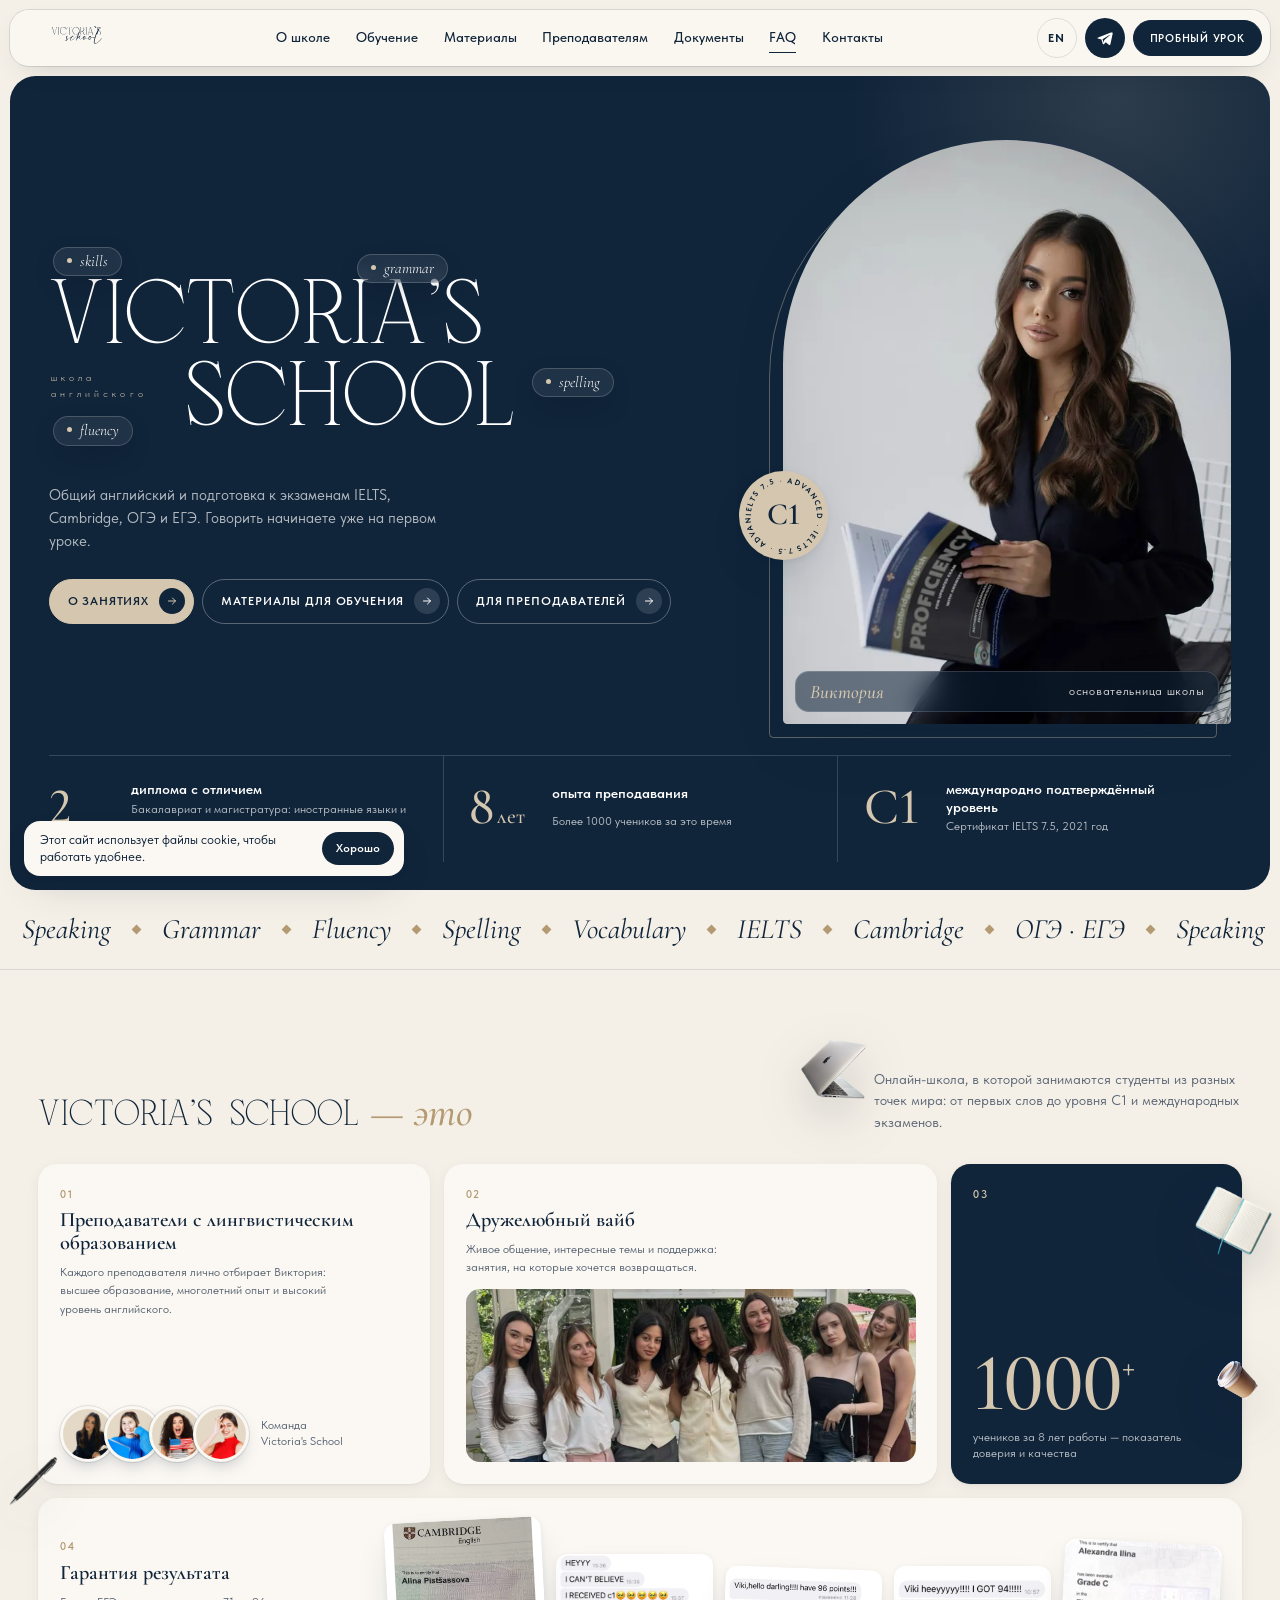
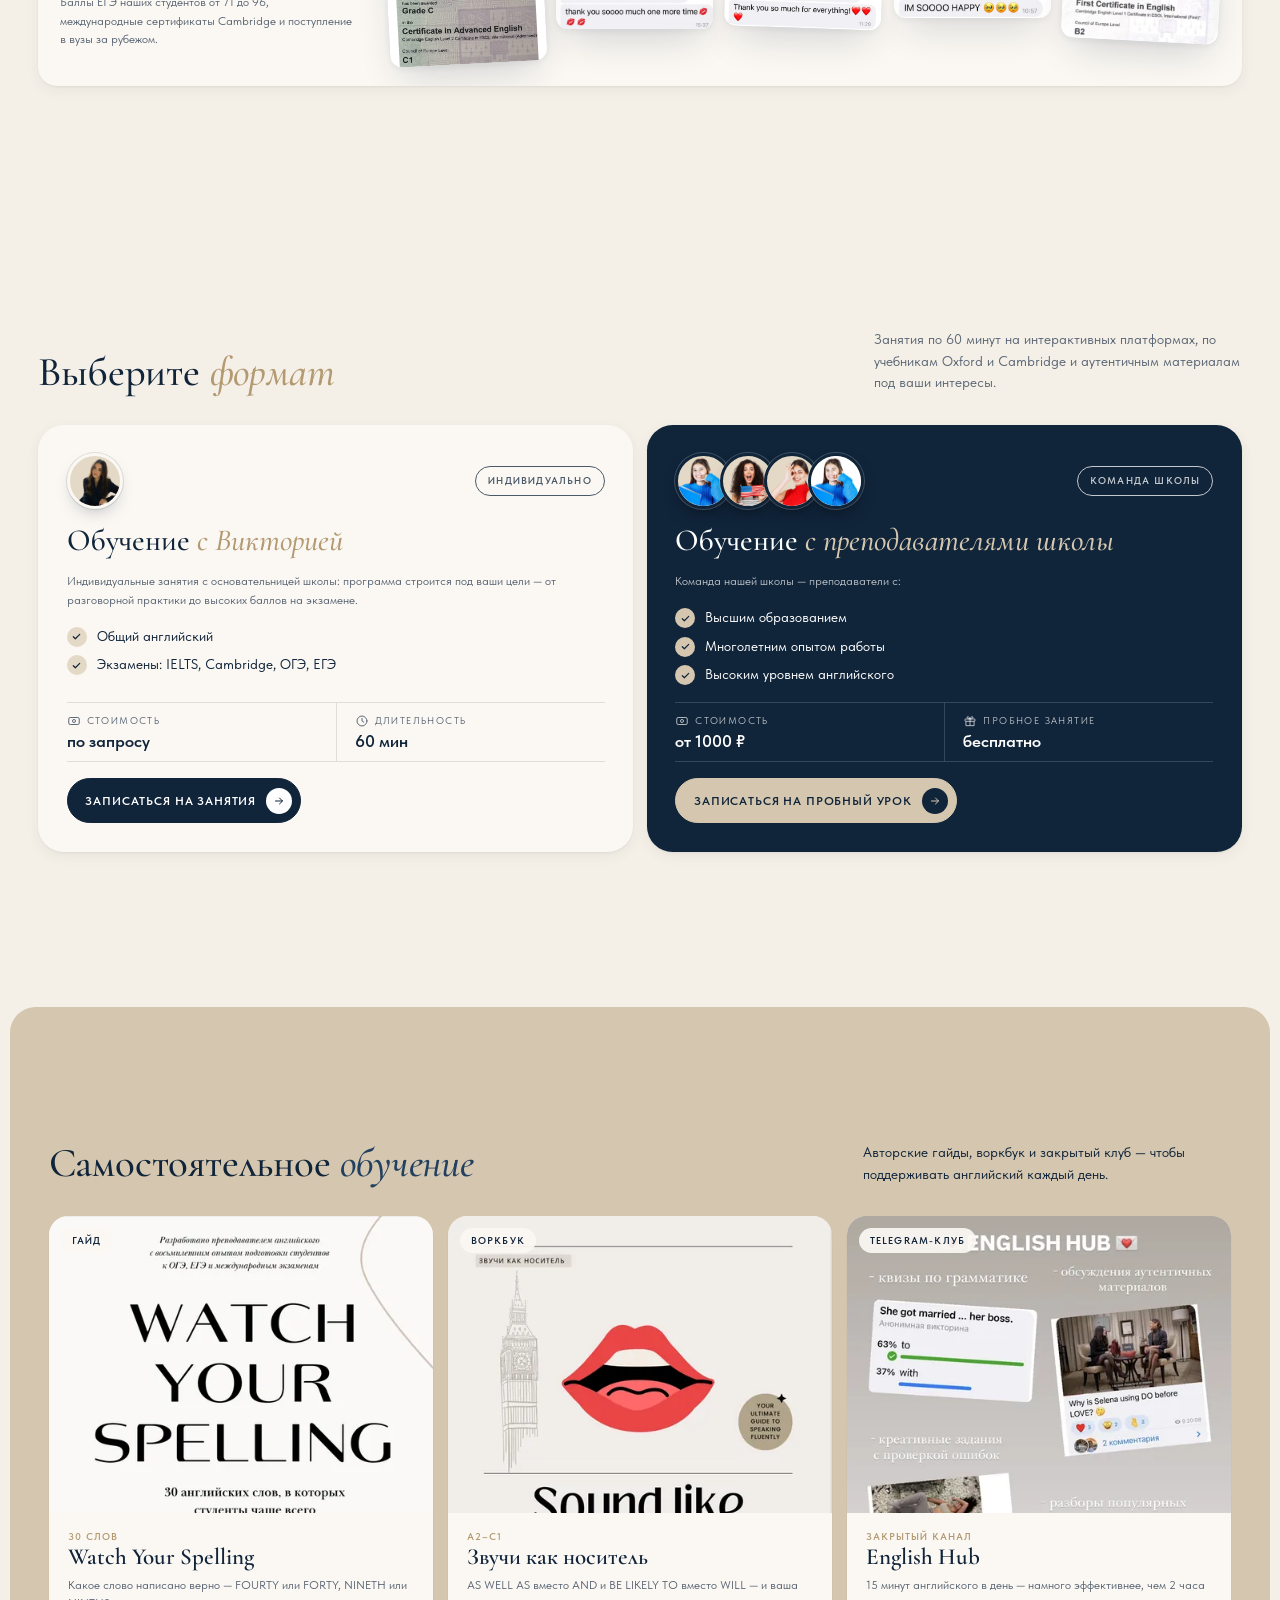
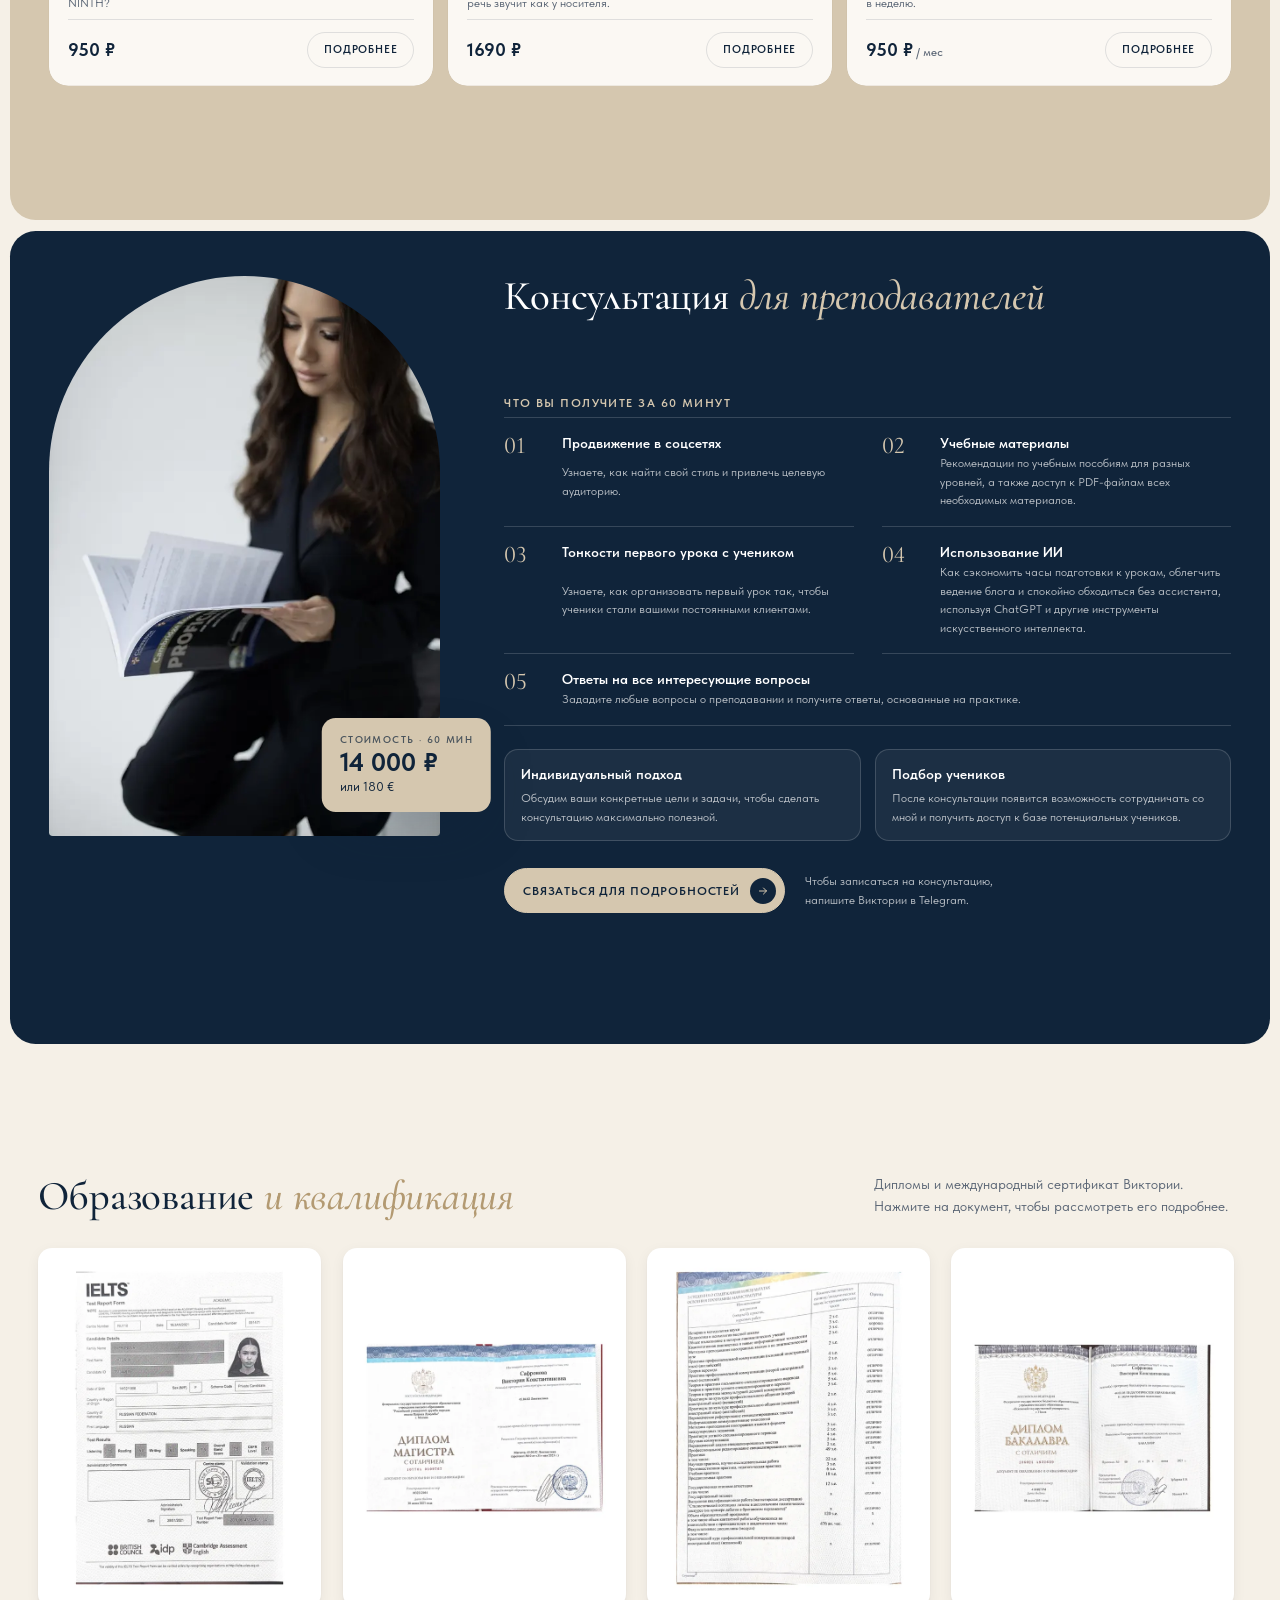
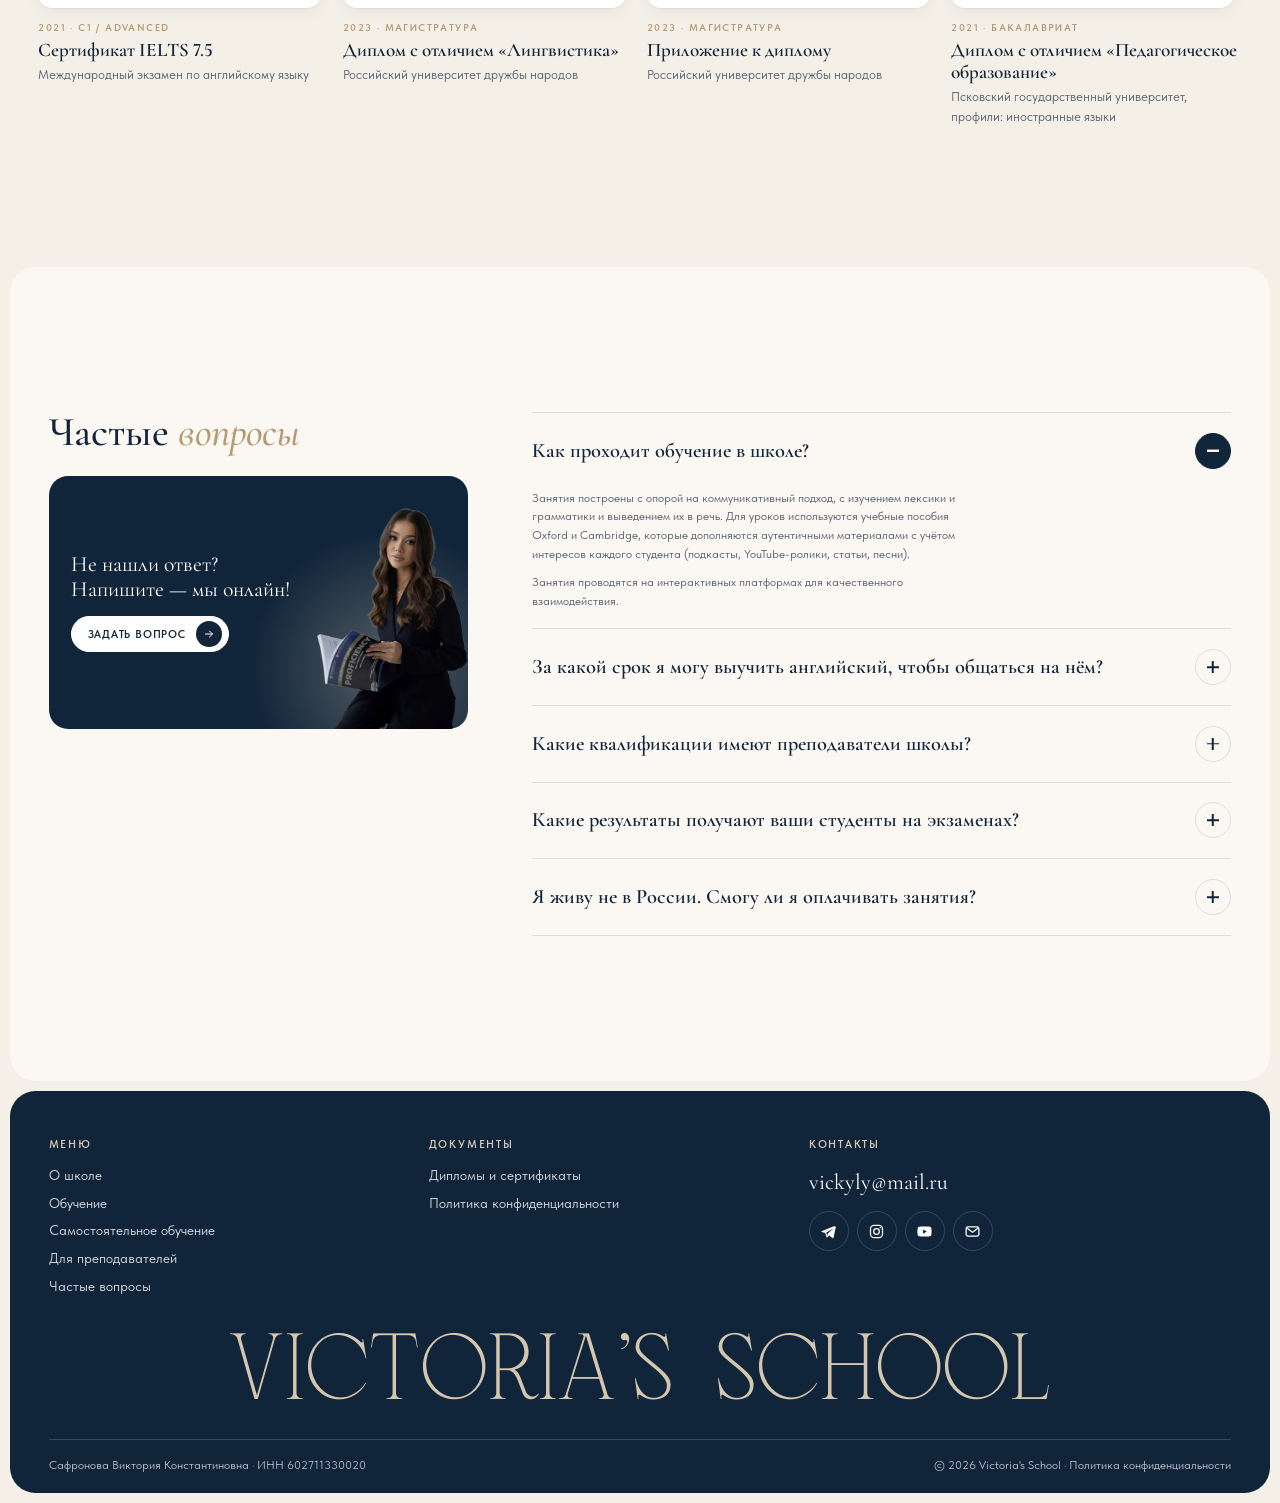
==== commit ecbe7f16: "V1: пометка spelling рядом со словом SCHOOL Пометки в hero теперь считаются от ширины надписи, а не " ====
--- a/index.html
+++ b/index.html
@@ -24,7 +24,7 @@
   <link rel="preload" as="image" href="assets/img/victoria-hero-960.webp"
         imagesrcset="assets/img/victoria-hero-640.webp 640w, assets/img/victoria-hero-960.webp 960w, assets/img/victoria-hero-1280.webp 1280w"
         imagesizes="(max-width: 900px) 70vw, 460px">
-  <link rel="stylesheet" href="assets/css/style.css?v=202611270906">
+  <link rel="stylesheet" href="assets/css/style.css?v=202611270938">
   <script>document.documentElement.classList.remove('no-js')</script>
 
   <script type="application/ld+json">
@@ -60,7 +60,7 @@
 <!-- Прелоадер: логотип и линия загрузки, максимум ~2 с -->
 <div class="preloader" id="preloader" aria-hidden="true">
   <div class="preloader__inner">
-    <img class="preloader__logo" src="assets/img/logo.svg?v=202611270906" alt="" width="210" height="131">
+    <img class="preloader__logo" src="assets/img/logo.svg?v=202611270938" alt="" width="210" height="131">
     <div class="preloader__bar"><i></i></div>
   </div>
 </div>
@@ -69,7 +69,7 @@
 <header class="header" id="header">
   <div class="header__bar">
     <a href="#top" class="logo" aria-label="Victoria's School — на главную">
-      <img src="assets/img/logo.svg?v=202611270906" alt="Victoria's School" width="92" height="58">
+      <img src="assets/img/logo.svg?v=202611270938" alt="Victoria's School" width="92" height="58">
     </a>
     <nav class="nav" aria-label="Основное меню">
       <a href="#about">О школе</a>
@@ -664,6 +664,6 @@
   <button type="button" data-cookie-ok>Хорошо</button>
 </div>
 
-<script src="assets/js/main.js?v=202611270906" defer></script>
+<script src="assets/js/main.js?v=202611270938" defer></script>
 </body>
 </html>
--- a/assets/css/style.css
+++ b/assets/css/style.css
@@ -642,3 +642,9 @@
 /* Переключатель языка */
 .lang-switch { display: inline-grid; place-items: center; min-width: 40px; height: 40px; padding: 0 10px; border-radius: 999px; border: 1px solid var(--line); font-size: 12px; font-weight: 700; letter-spacing: .08em; transition: background .3s, color .3s; }
 .lang-switch:hover { background: var(--navy); color: var(--white); border-color: var(--navy); }
+
+/* Пометки в hero привязаны к ширине самой надписи, а не всего блока — spelling стоит рядом со SCHOOL */
+.hero__title { width: fit-content; }
+@media (min-width: 641px) {
+  .chip--4 { left: calc(100% + 16px); top: 56%; }
+}
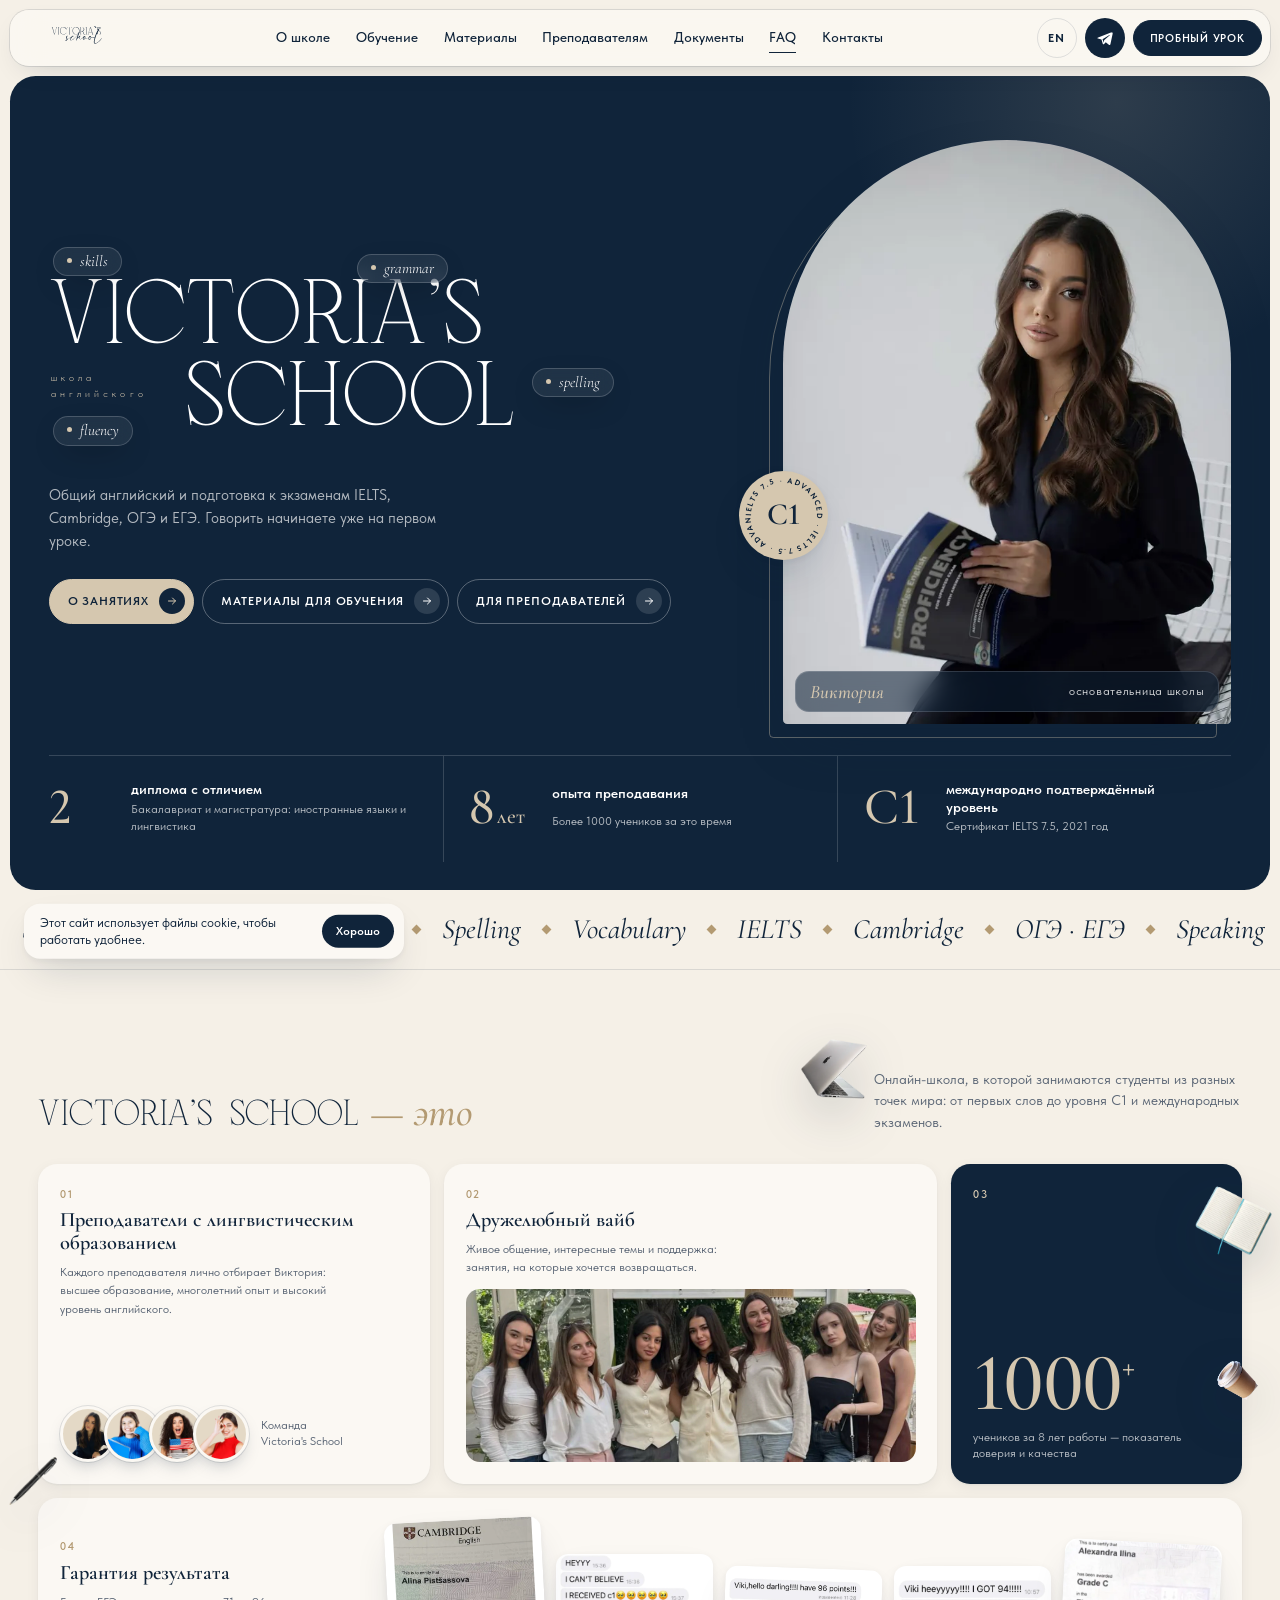
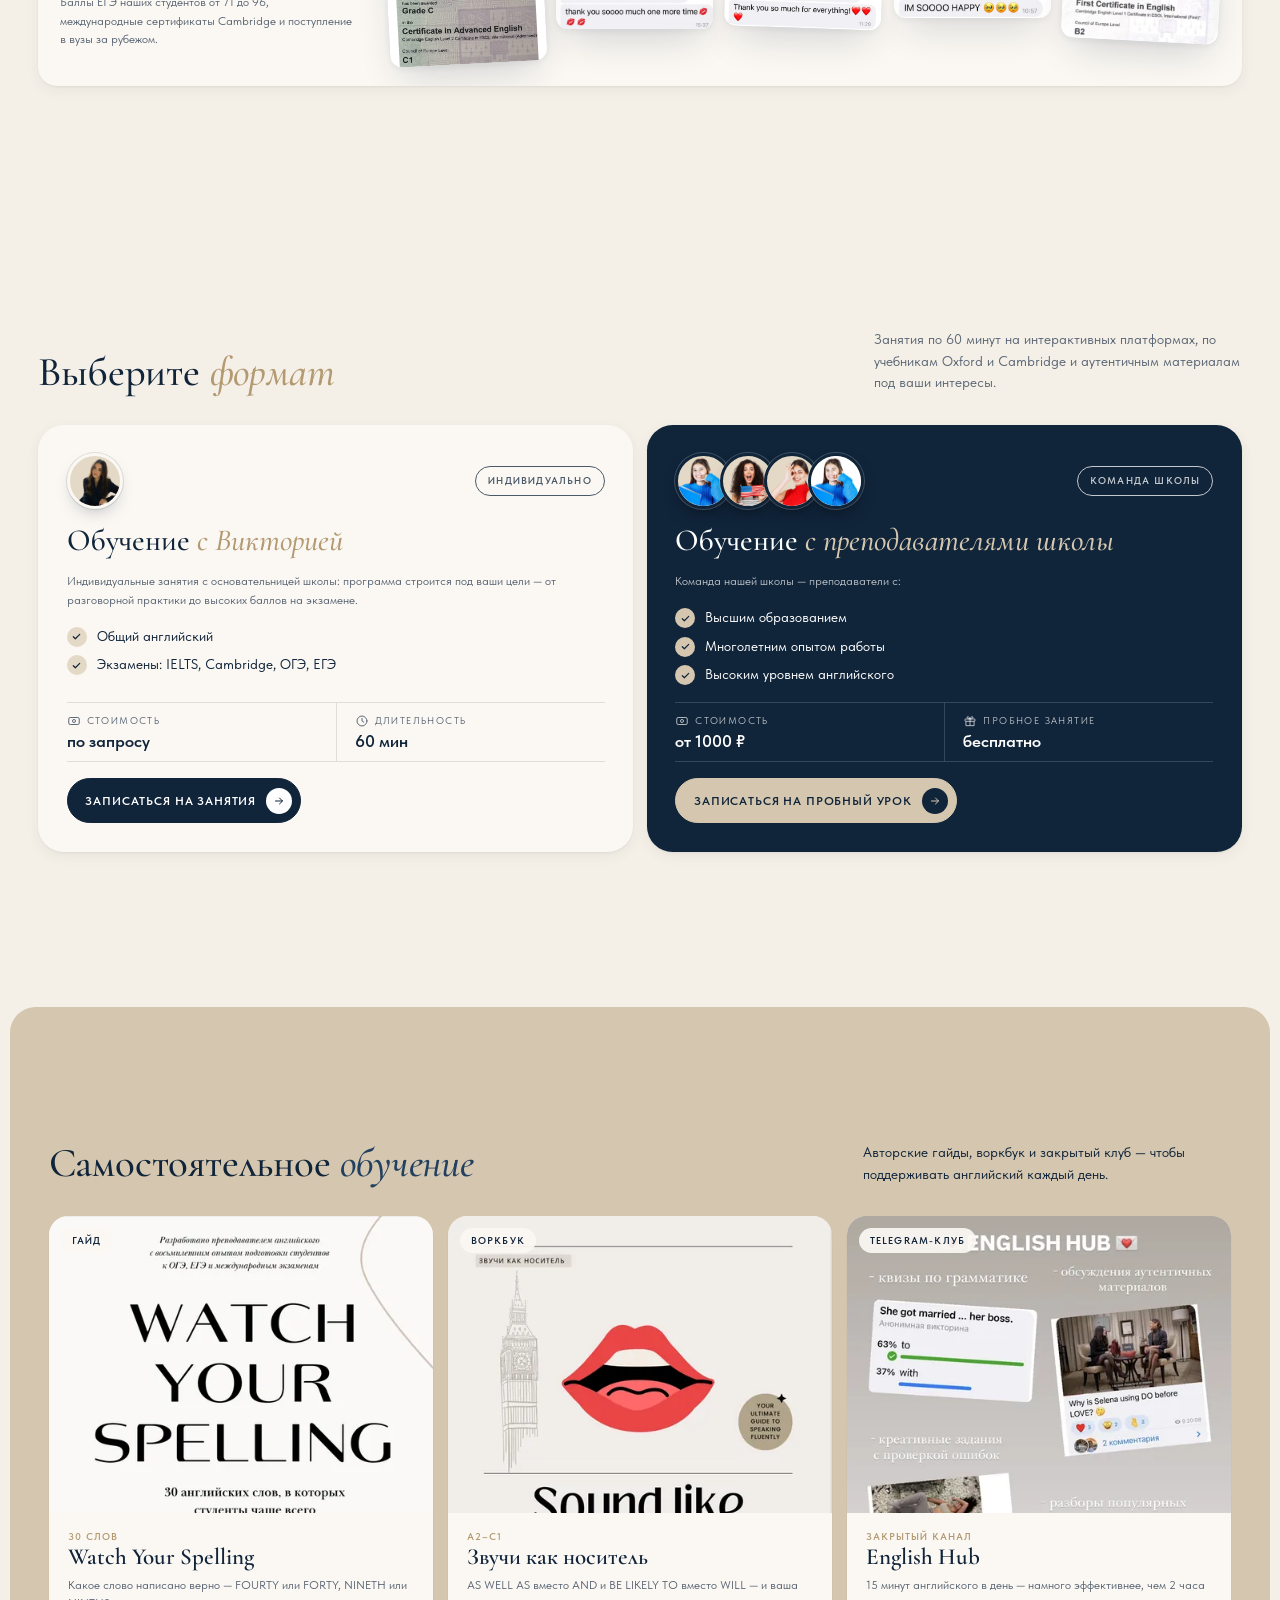
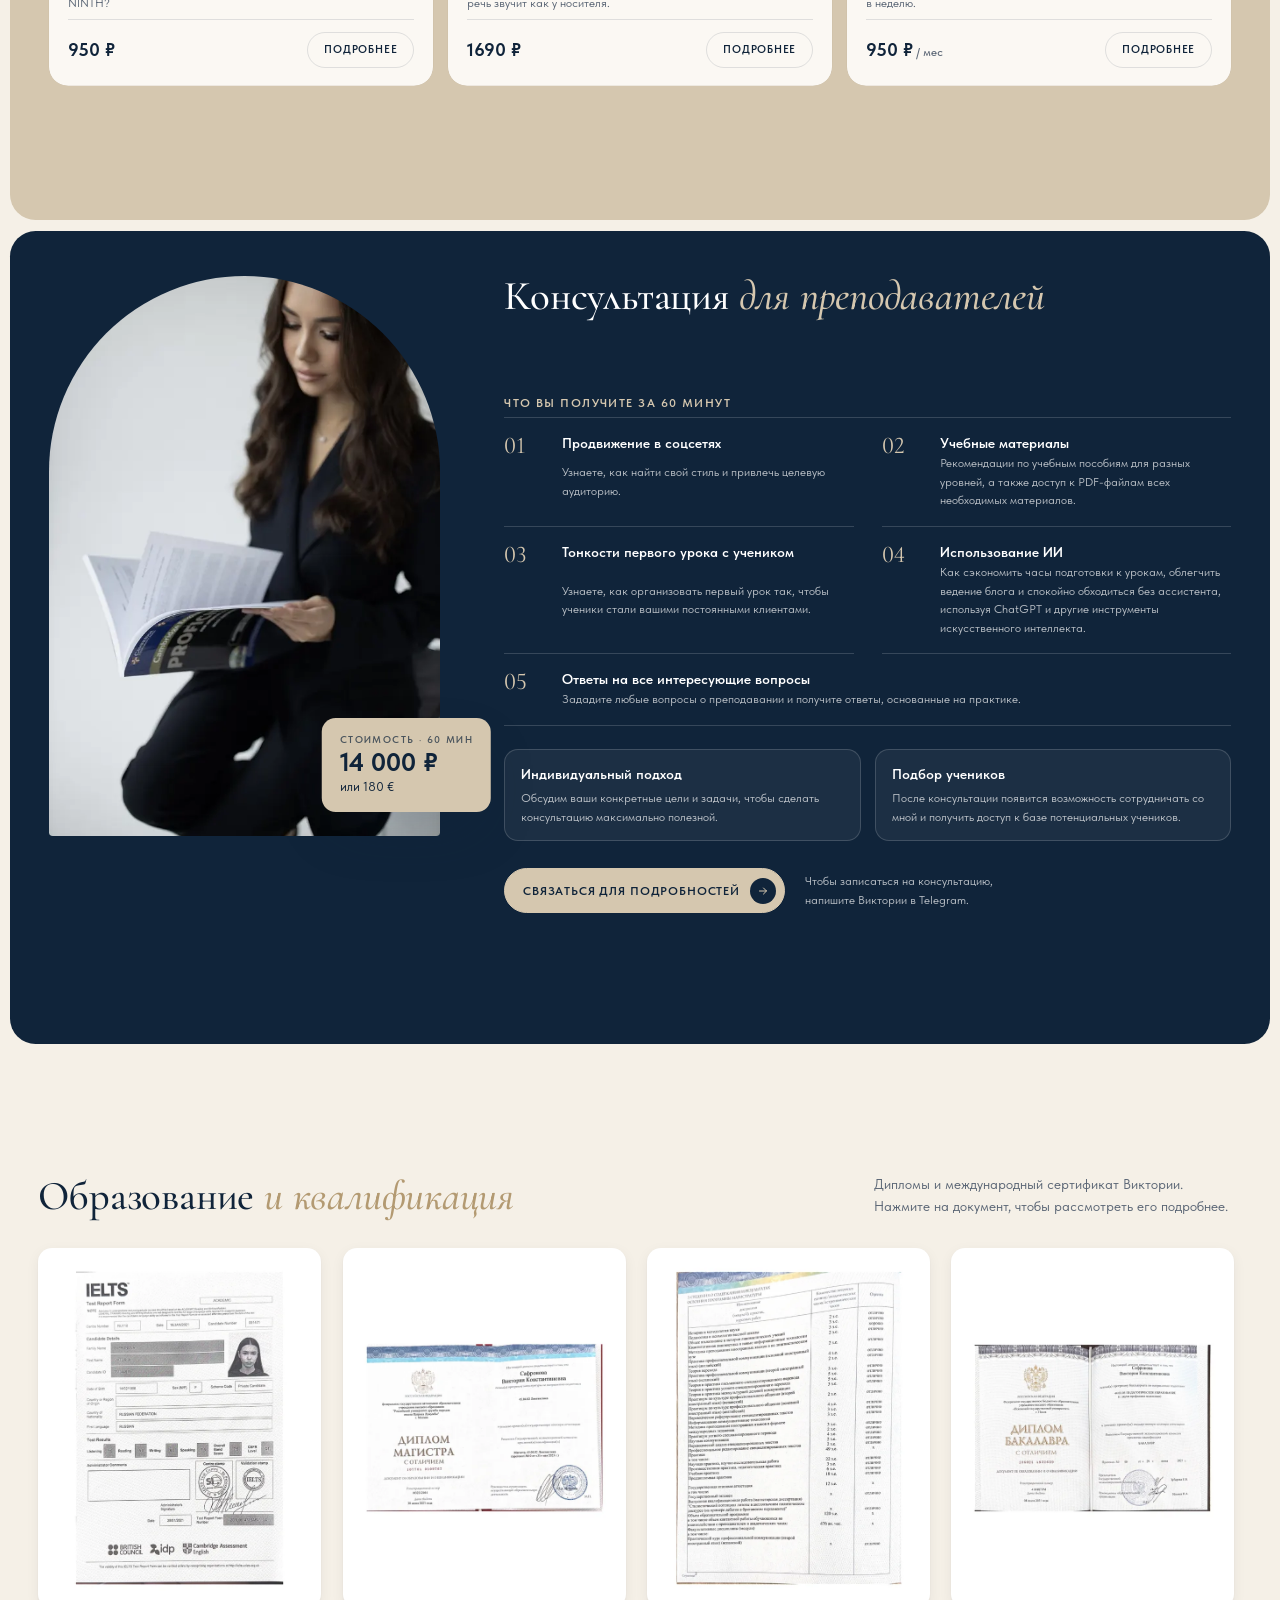
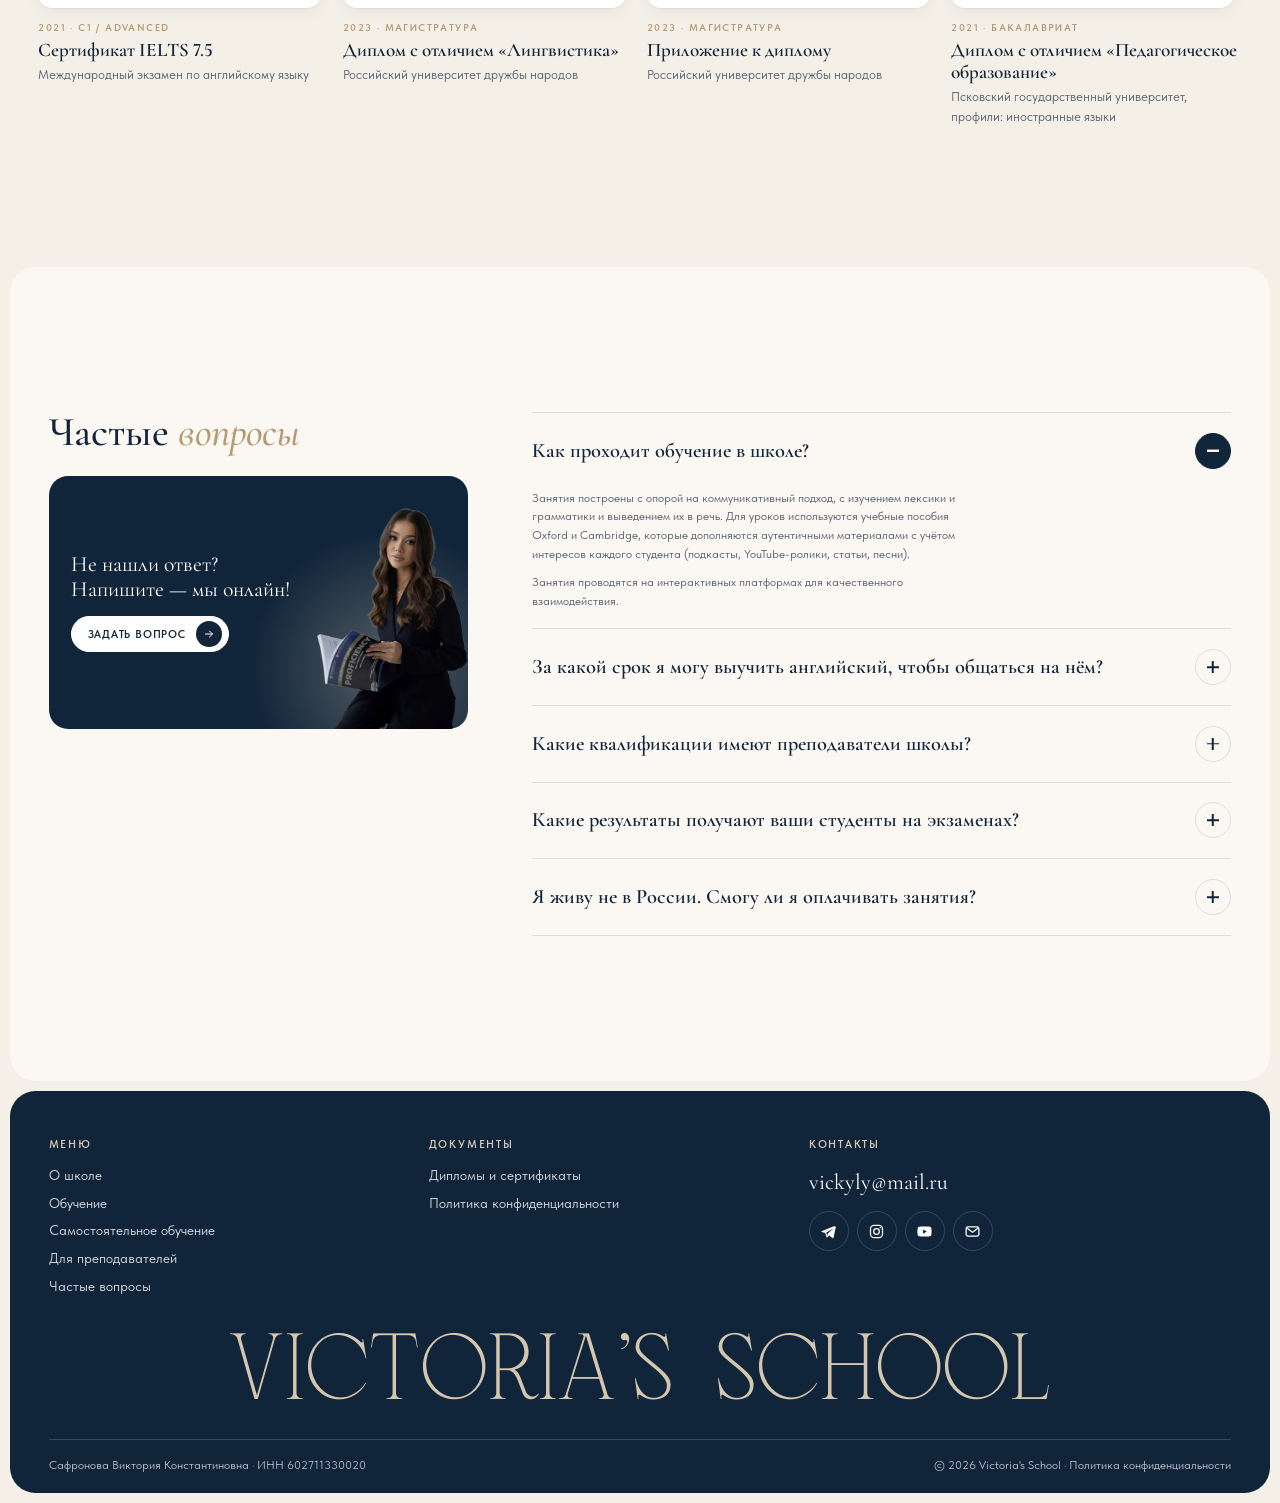
==== commit 83cad9f2: "Чёткое фото Виктории в поп-апе пробного урока Во второй версии поп-ап растягивал копию шириной 640 p" ====
--- a/index.html
+++ b/index.html
@@ -24,7 +24,7 @@
   <link rel="preload" as="image" href="assets/img/victoria-hero-960.webp"
         imagesrcset="assets/img/victoria-hero-640.webp 640w, assets/img/victoria-hero-960.webp 960w, assets/img/victoria-hero-1280.webp 1280w"
         imagesizes="(max-width: 900px) 70vw, 460px">
-  <link rel="stylesheet" href="assets/css/style.css?v=202611270938">
+  <link rel="stylesheet" href="assets/css/style.css?v=202611270953">
   <script>document.documentElement.classList.remove('no-js')</script>
 
   <script type="application/ld+json">
@@ -60,7 +60,7 @@
 <!-- Прелоадер: логотип и линия загрузки, максимум ~2 с -->
 <div class="preloader" id="preloader" aria-hidden="true">
   <div class="preloader__inner">
-    <img class="preloader__logo" src="assets/img/logo.svg?v=202611270938" alt="" width="210" height="131">
+    <img class="preloader__logo" src="assets/img/logo.svg?v=202611270953" alt="" width="210" height="131">
     <div class="preloader__bar"><i></i></div>
   </div>
 </div>
@@ -69,7 +69,7 @@
 <header class="header" id="header">
   <div class="header__bar">
     <a href="#top" class="logo" aria-label="Victoria's School — на главную">
-      <img src="assets/img/logo.svg?v=202611270938" alt="Victoria's School" width="92" height="58">
+      <img src="assets/img/logo.svg?v=202611270953" alt="Victoria's School" width="92" height="58">
     </a>
     <nav class="nav" aria-label="Основное меню">
       <a href="#about">О школе</a>
@@ -615,7 +615,7 @@
     <button class="modal__close" type="button" data-close-trial aria-label="Закрыть"><svg><use href="#i-close"/></svg></button>
     <div class="modal__media">
       <span class="gift">Бесплатно</span>
-      <img src="assets/img/victoria-popup-640.webp" srcset="assets/img/victoria-popup-640.webp 640w, assets/img/victoria-popup-1000.webp 1000w" sizes="(max-width: 980px) 92vw, 460px" width="640" height="568" alt="" loading="lazy">
+      <img src="assets/img/victoria-popup-640.webp" srcset="assets/img/victoria-popup-640.webp 640w, assets/img/victoria-popup-1000.webp 1000w, assets/img/victoria-popup-1400.webp 1400w, assets/img/victoria-popup-1680.webp 1680w" sizes="(max-width: 980px) 92vw, 560px" width="640" height="568" alt="" loading="lazy">
     </div>
     <div class="modal__body">
       <h2 class="modal__title" id="trial-title">Получите <em>бесплатный</em> урок</h2>
@@ -664,6 +664,6 @@
   <button type="button" data-cookie-ok>Хорошо</button>
 </div>
 
-<script src="assets/js/main.js?v=202611270938" defer></script>
+<script src="assets/js/main.js?v=202611270953" defer></script>
 </body>
 </html>
--- a/assets/css/style.css
+++ b/assets/css/style.css
@@ -648,3 +648,41 @@
 @media (min-width: 641px) {
   .chip--4 { left: calc(100% + 16px); top: 56%; }
 }
+
+/* ==========================================================
+   Мобильная версия: аккуратные отступы и центровка
+   ========================================================== */
+@media (max-width: 900px) {
+  /* блоки не растягиваются на весь экран — нет пустых «дыр» */
+  .screen { min-height: 0; padding-block: 44px; }
+  .section-head { margin-bottom: 20px; gap: 8px; }
+  .panel { margin-top: 10px; }
+
+  /* карточки-карусели: промежуток между карточками */
+  .snap { gap: 12px; }
+  .steps.snap { gap: 12px; }
+  .mentor .subhead { margin-top: 4px; }
+  .bonus { margin-top: 14px; }
+  .mentor__cta { margin-top: 18px; }
+
+  /* карточка «Команда школы»: ничего не упирается в край */
+  .offer, .offer__top { min-width: 0; }
+  .offer__top { flex-wrap: wrap; gap: 10px; }
+  .offer .avatar { width: 46px; }
+  .offer__badge { font-size: 9.5px; padding: 6px 10px; }
+}
+@media (max-width: 640px) {
+  /* первый экран: всё по центру */
+  .hero { padding-top: 22px; }
+  .hero__content { text-align: center; padding-block: 0; }
+  .hero__title { margin-inline: auto; }
+  .hero__text { margin-inline: auto; }
+  /* три кнопки в один ряд на всю ширину */
+  .hero__buttons { display: grid; grid-template-columns: repeat(3, 1fr); gap: 6px; }
+  .hero__buttons .btn { width: auto; min-height: 44px; padding: 6px 6px; font-size: 9.5px; letter-spacing: .04em; justify-content: center; text-align: center; white-space: normal; line-height: 1.25; }
+  .hero__buttons .btn__icon { display: none; }
+  .hero__media { margin-top: 18px; }
+  .stats { margin-top: 12px; }
+  .marquee { padding-block: 10px; }
+}
+@media (max-width: 900px) { .bento.snap { align-items: start; } .bento .card__foot { padding-top: 14px; } }
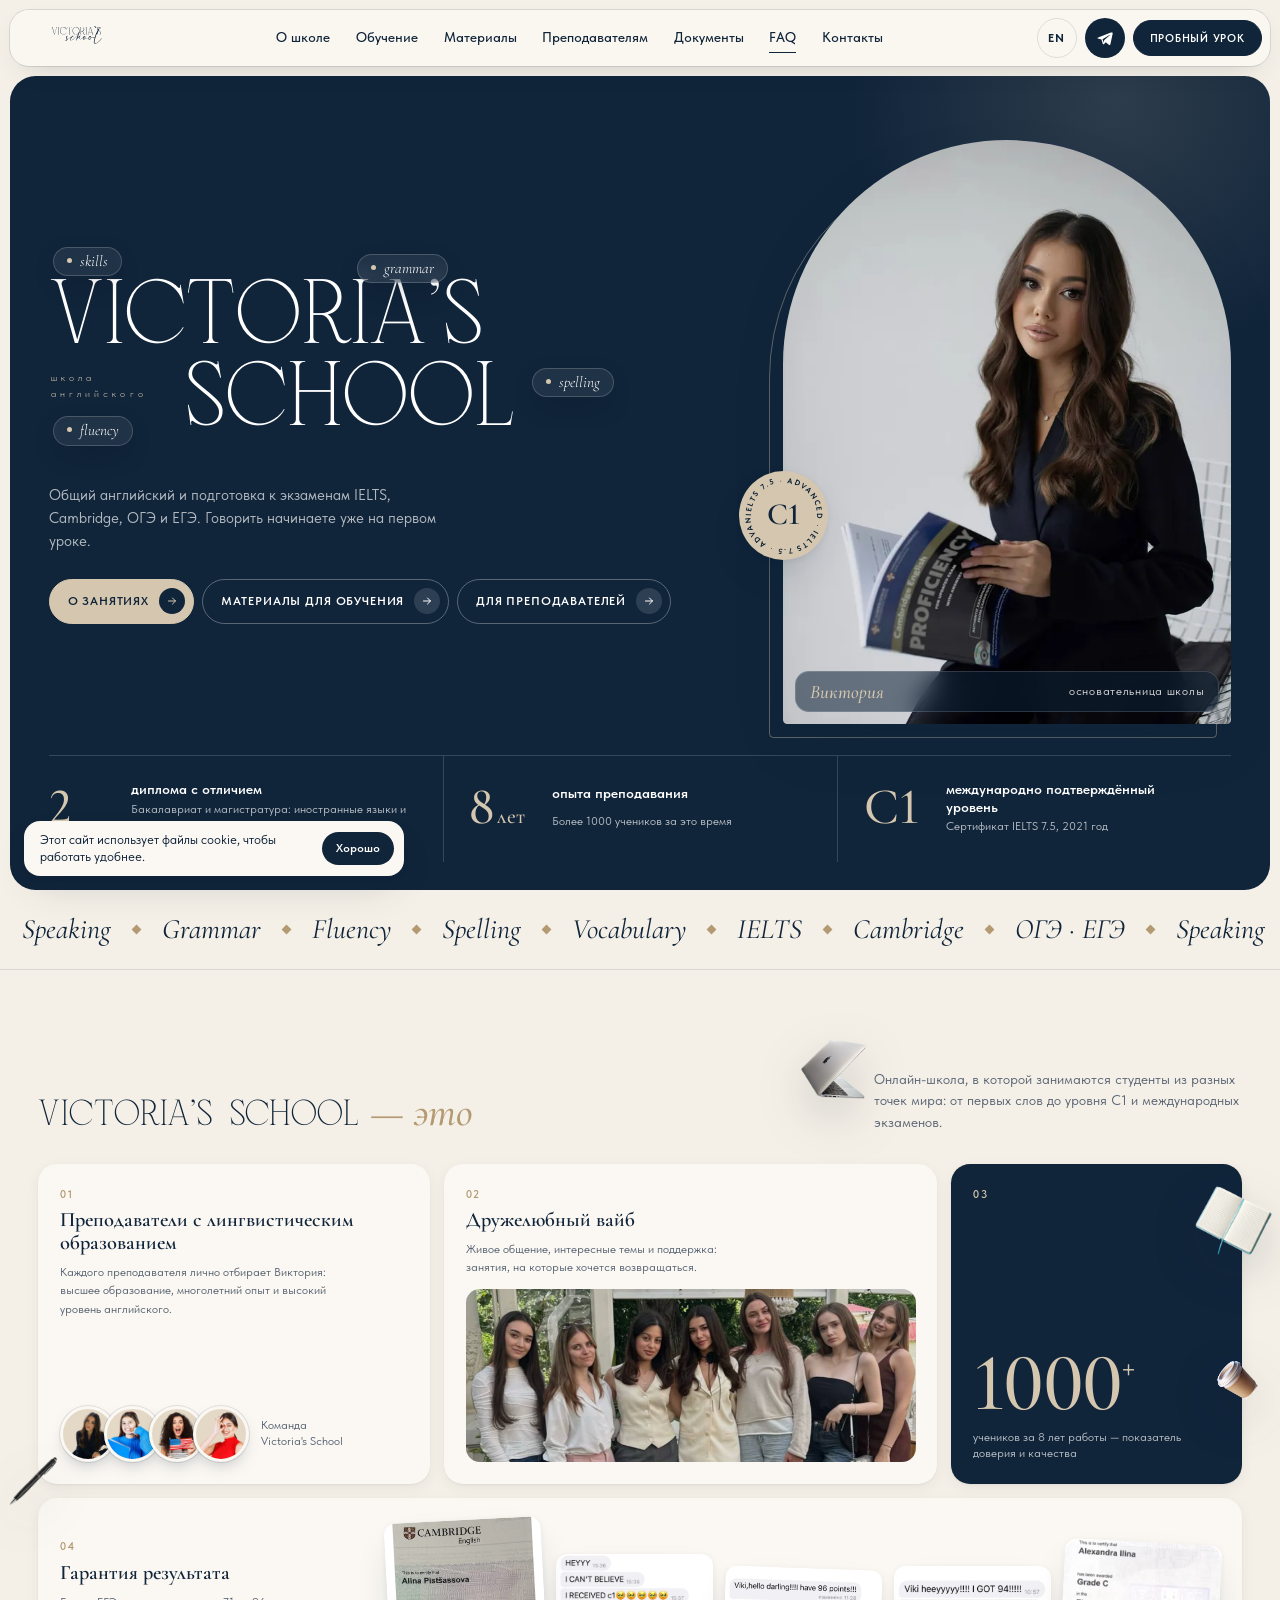
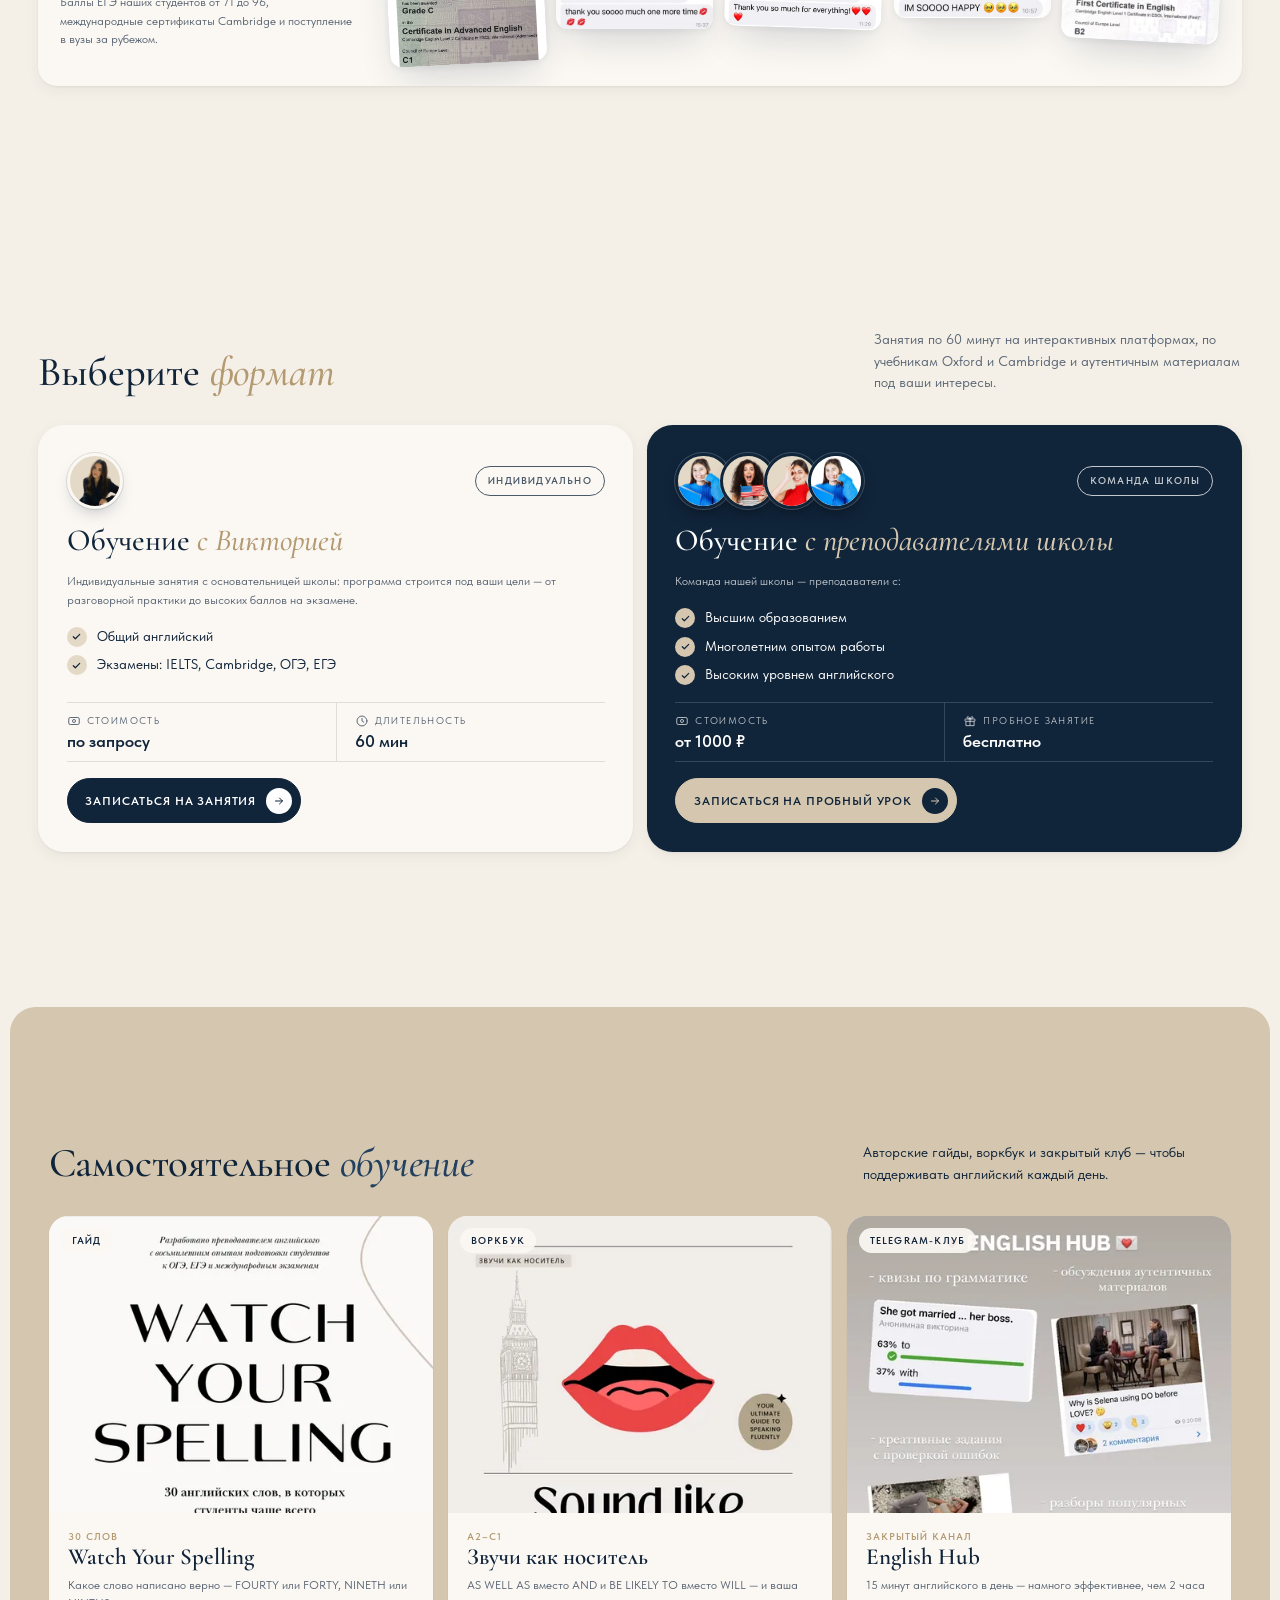
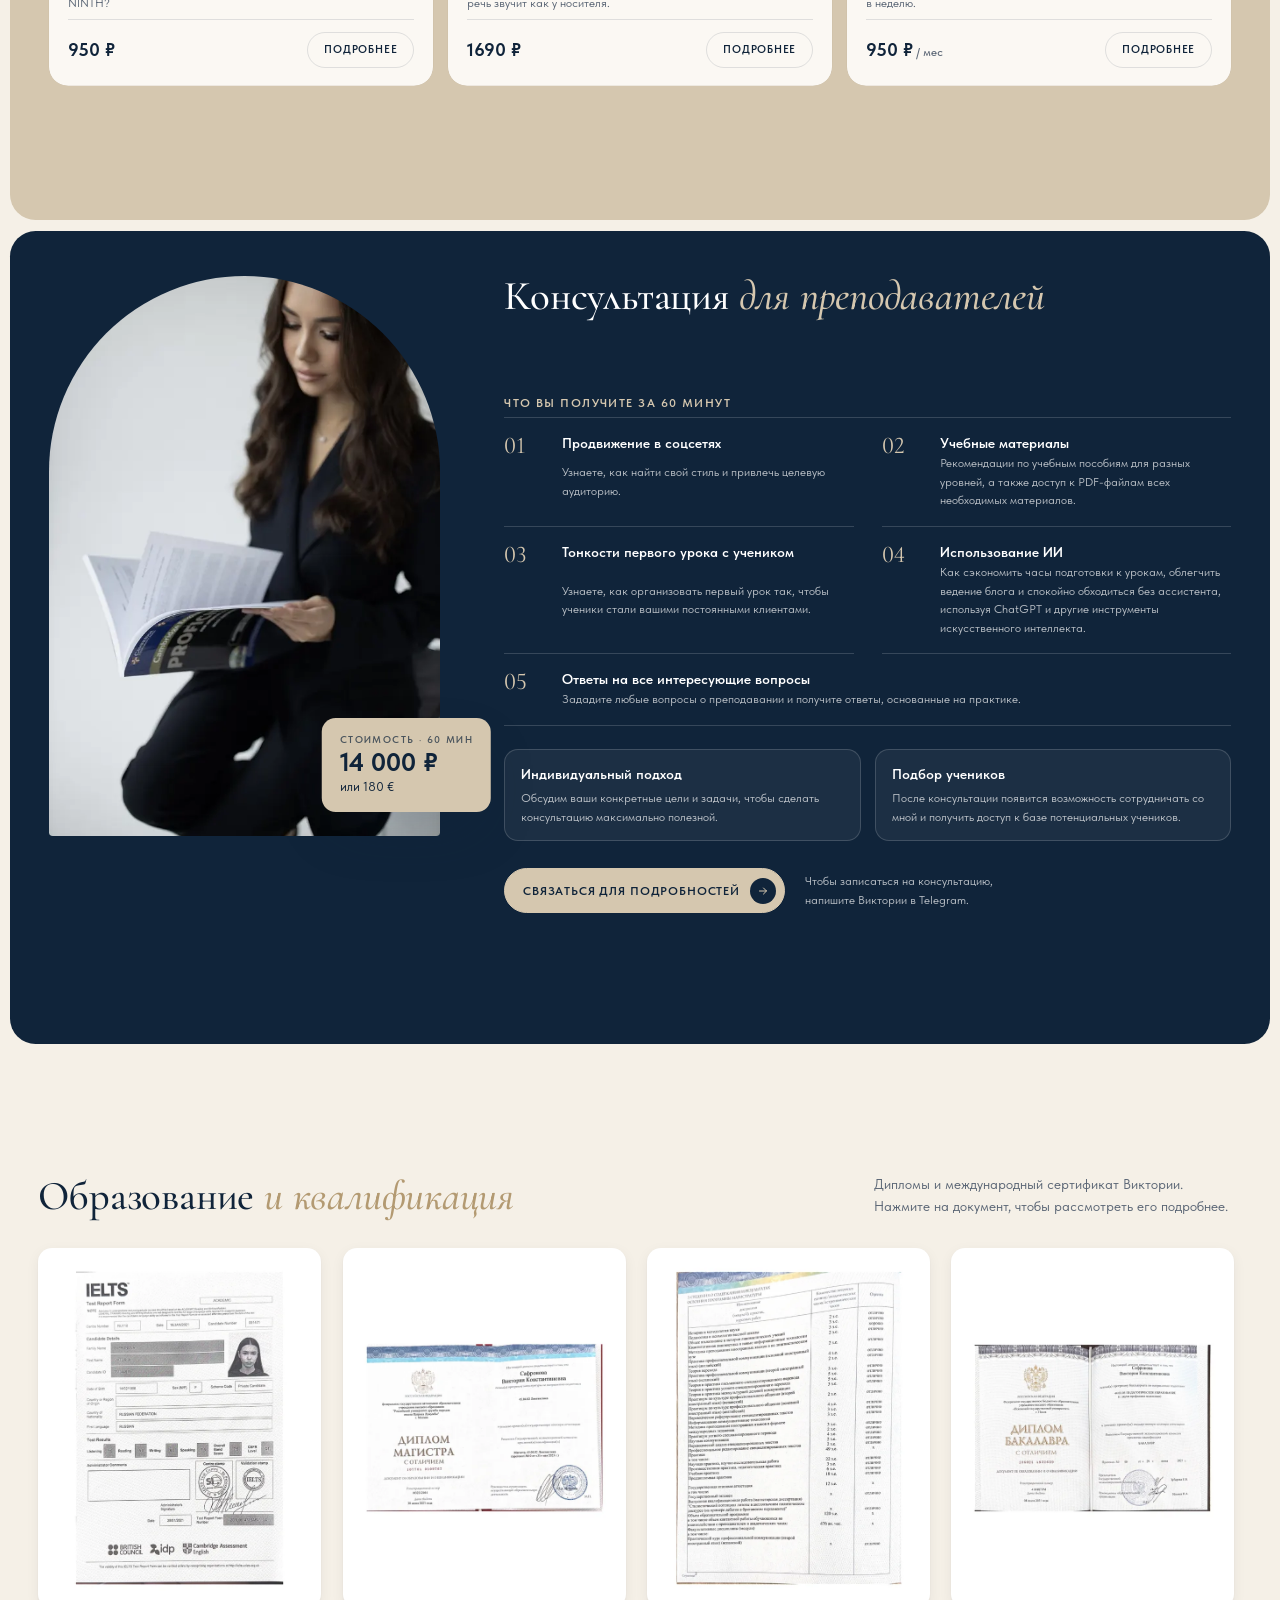
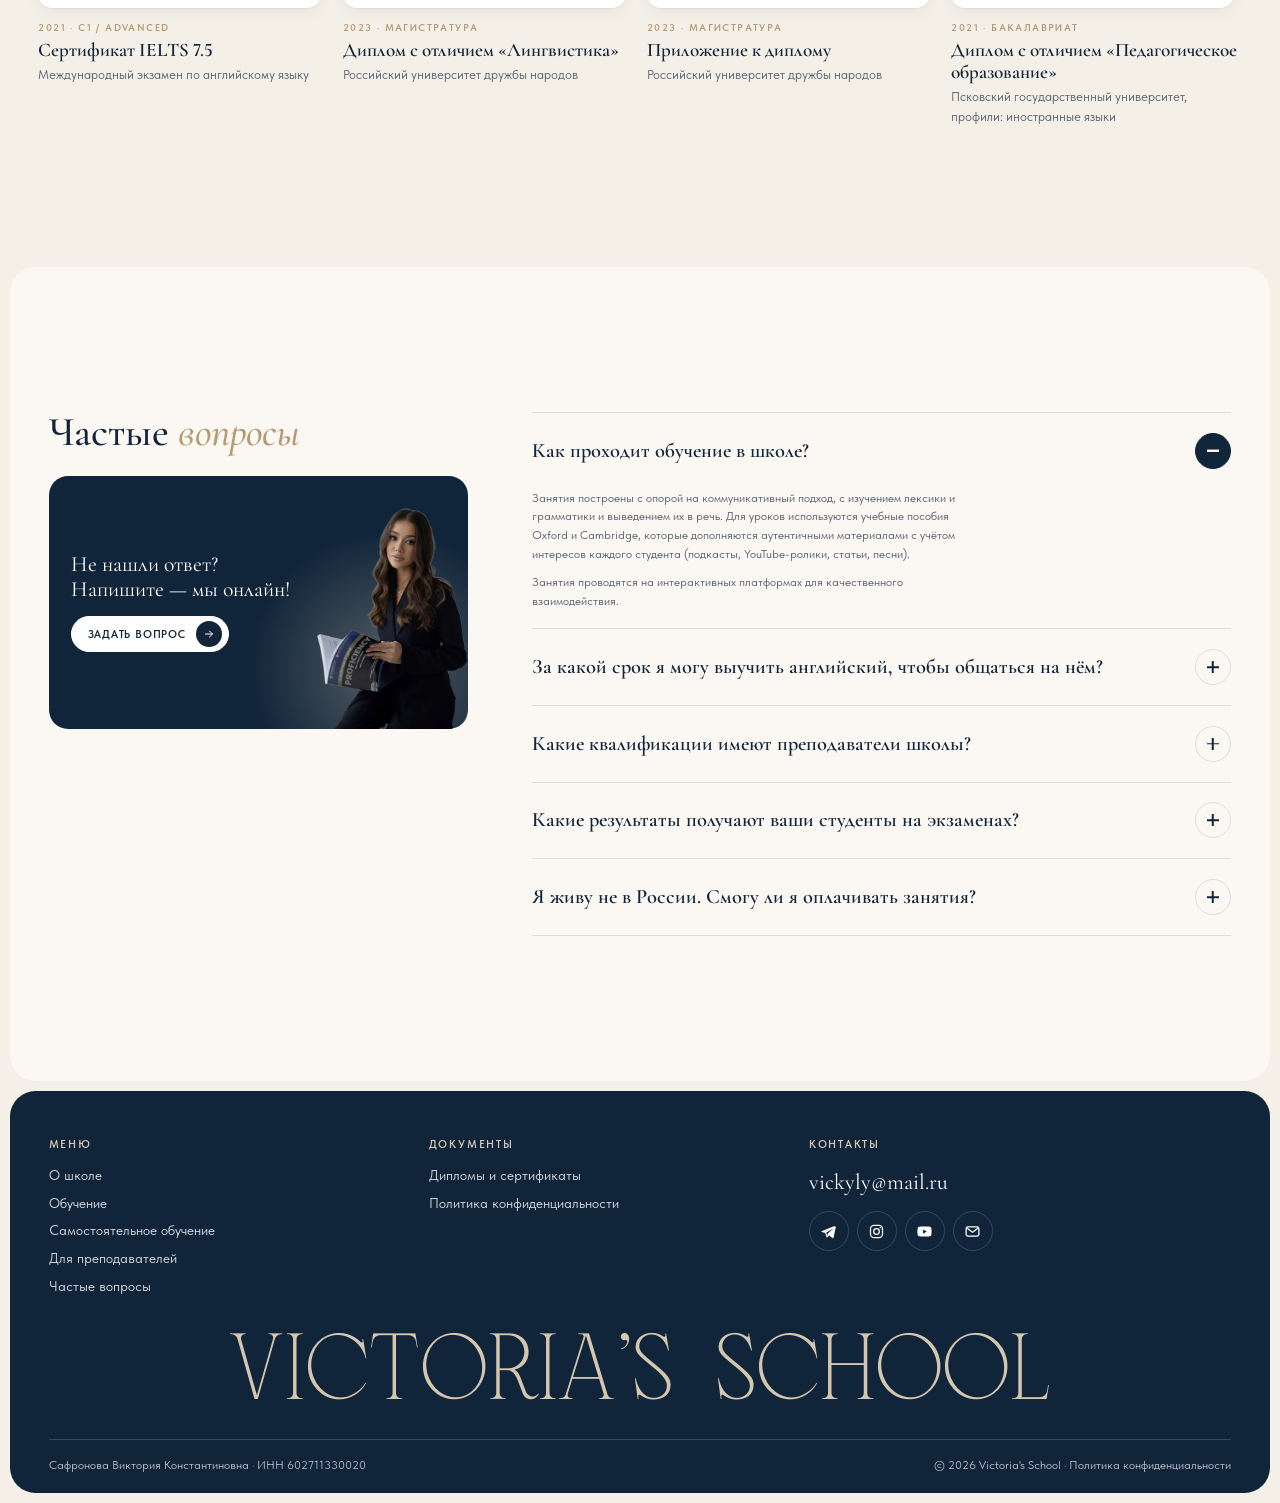
==== commit 088b6e26: "V2, телефон: кнопки EN и меню у правого края шапки Отступ справа теперь равен отступу логотипа слева" ====
--- a/index.html
+++ b/index.html
@@ -24,7 +24,7 @@
   <link rel="preload" as="image" href="assets/img/victoria-hero-960.webp"
         imagesrcset="assets/img/victoria-hero-640.webp 640w, assets/img/victoria-hero-960.webp 960w, assets/img/victoria-hero-1280.webp 1280w"
         imagesizes="(max-width: 900px) 70vw, 460px">
-  <link rel="stylesheet" href="assets/css/style.css?v=202611270953">
+  <link rel="stylesheet" href="assets/css/style.css?v=202611271204">
   <script>document.documentElement.classList.remove('no-js')</script>
 
   <script type="application/ld+json">
@@ -60,7 +60,7 @@
 <!-- Прелоадер: логотип и линия загрузки, максимум ~2 с -->
 <div class="preloader" id="preloader" aria-hidden="true">
   <div class="preloader__inner">
-    <img class="preloader__logo" src="assets/img/logo.svg?v=202611270953" alt="" width="210" height="131">
+    <img class="preloader__logo" src="assets/img/logo.svg?v=202611271204" alt="" width="210" height="131">
     <div class="preloader__bar"><i></i></div>
   </div>
 </div>
@@ -69,7 +69,7 @@
 <header class="header" id="header">
   <div class="header__bar">
     <a href="#top" class="logo" aria-label="Victoria's School — на главную">
-      <img src="assets/img/logo.svg?v=202611270953" alt="Victoria's School" width="92" height="58">
+      <img src="assets/img/logo.svg?v=202611271204" alt="Victoria's School" width="92" height="58">
     </a>
     <nav class="nav" aria-label="Основное меню">
       <a href="#about">О школе</a>
@@ -664,6 +664,6 @@
   <button type="button" data-cookie-ok>Хорошо</button>
 </div>
 
-<script src="assets/js/main.js?v=202611270953" defer></script>
+<script src="assets/js/main.js?v=202611271204" defer></script>
 </body>
 </html>
